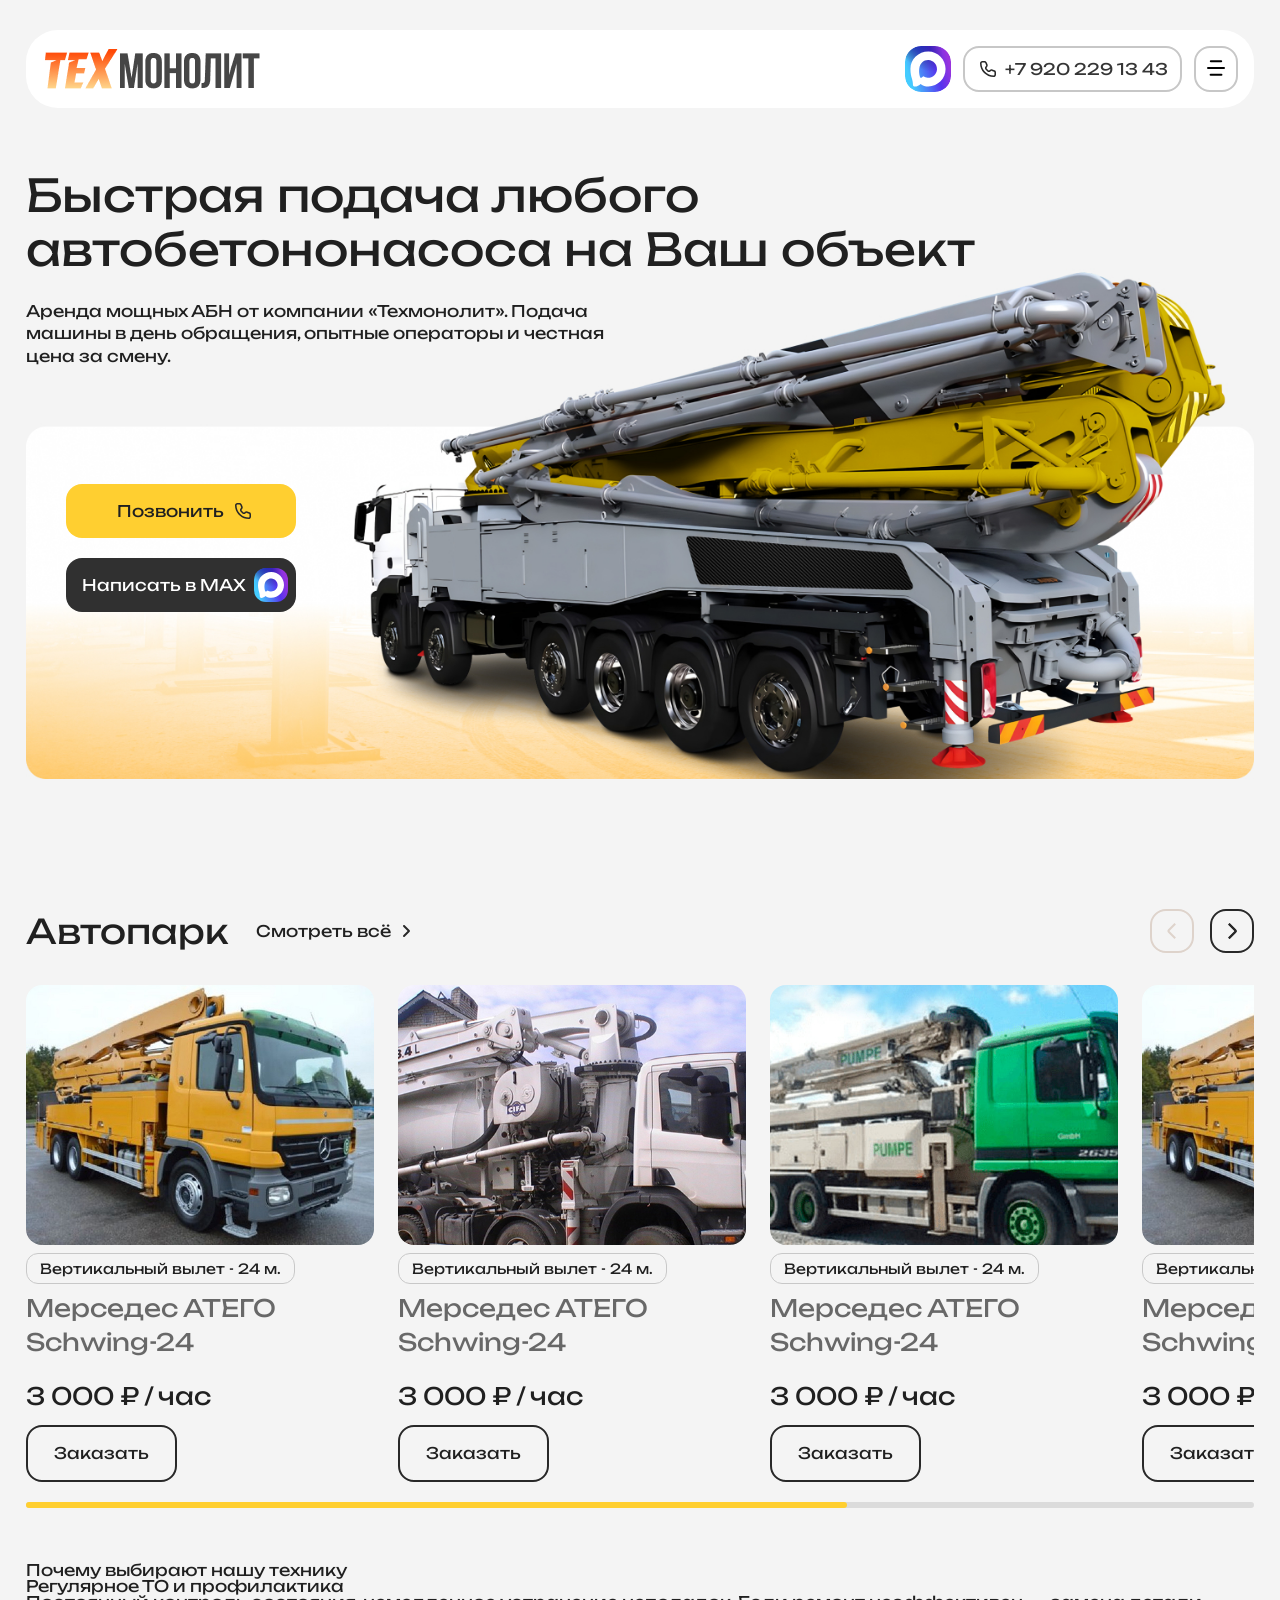
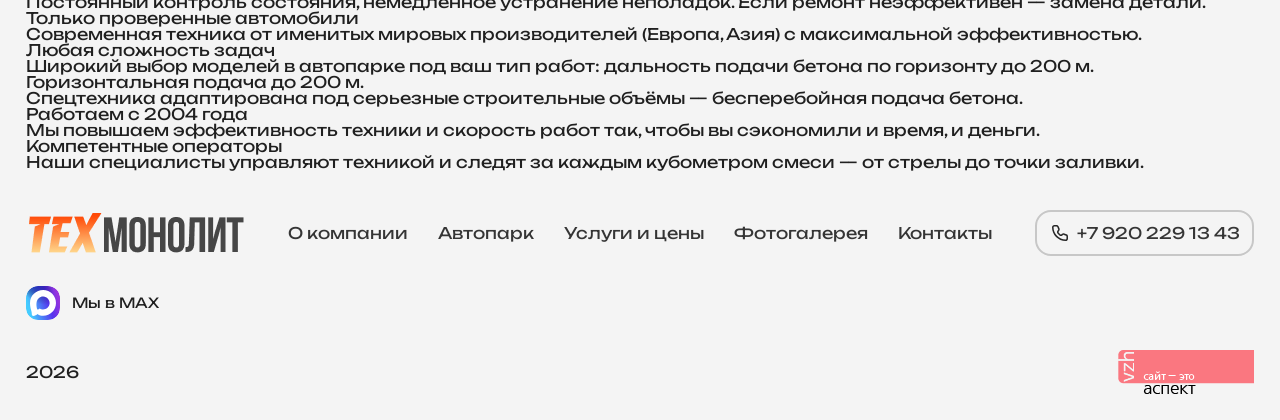
==== tehmonolit/index.html @ 587a6228 "work_8" ====
<!DOCTYPE html>
<html lang="ru">

<head>
  <meta charset="UTF-8">
  <meta name="viewport" content="width=device-width, initial-scale=1.0">
  <title>tehmonolit</title>
  <link rel="stylesheet" href="css/swiper-bundle.min.css">
  <link rel="stylesheet" href="css/styles.css">
</head>

<body>
  <header>
    <div class="overlay"></div>
    <div class="container">
      <div class="header_box">
        <a class="logo" href="/"><img src="img/logo.png" alt="Логотип"></a>
        <div class="menu_wrap">
          <nav class="menu">
            <ul>
              <li><a href="/">О компании</a></li>
              <li><a href="/">Автопарк</a></li>
              <li><a href="/">Услуги и цены</a></li>
              <li><a href="/">Фотогалерея</a></li>
              <li><a href="/">Контакты</a></li>
            </ul>
          </nav>
          <a class="social_link menu_max" href="/"></a>
        </div>
        <div class="header_contacts">
          <a class="social_link max" href="/"></a>
          <a class="phone" href="tel:+79202291343">
            <svg width="22" height="22" viewBox="0 0 22 22" fill="none" xmlns="http://www.w3.org/2000/svg">
              <path
                d="M3 5.29536C3 4.02755 4.02776 3.00001 5.29536 3H7.50403C8.47711 3.00008 9.35232 3.59248 9.71371 4.49597L10.5605 6.6119C10.8854 7.42416 10.7376 8.34914 10.1784 9.02016L9.72278 9.56653C9.44832 9.89634 9.47069 10.382 9.7752 10.6865L11.3135 12.2258C11.6174 12.5297 12.1029 12.5516 12.4335 12.2762L12.9798 11.8206C13.6514 11.2609 14.5757 11.1151 15.3871 11.4395L17.504 12.2863L17.6694 12.3599C18.4791 12.7573 19 13.5836 19 14.496V16.7046L18.9879 16.9395C18.8703 18.0967 17.8931 18.9999 16.7046 19C9.13601 19 3.00006 12.8641 3 5.29536ZM4.54839 5.29536C4.54845 12.009 9.99119 17.4516 16.7046 17.4516C17.1169 17.4515 17.4516 17.1173 17.4516 16.7046V14.496C17.4516 14.156 17.2449 13.8502 16.9294 13.7238L14.8125 12.877C14.5289 12.7636 14.2062 12.8149 13.9718 13.0101L13.4254 13.4657C12.5391 14.2043 11.2607 14.1961 10.3871 13.4748L10.2177 13.3206L8.67944 11.7812C7.80976 10.9114 7.74484 9.52073 8.53327 8.5746L8.98891 8.02823C9.16022 7.82257 9.22146 7.54983 9.15827 7.29536L9.12298 7.1875L8.27621 5.07157C8.14996 4.75593 7.84394 4.54847 7.50403 4.54839H5.29536C4.88273 4.54839 4.54839 4.88288 4.54839 5.29536Z"
                fill="#282828" />
            </svg>
            <span>+7 920 229 13 43</span>
          </a>
          <a class="burger_menu_btn">
            <svg class="ham hamRotate ham7" viewBox="0 0 100 100" width="40">
              <path class="line top"
                d="m 63,33 h -40 c 0,0 -6,1.368796 -6,8.5 0,7.131204 6,8.5013 6,8.5013 l 20,-0.0013" />
              <path class="line middle" d="m 70,50 h -40" />
              <path class="line bottom"
                d="m 63.575405,67.073826 h -40 c -5.592752,0 -6.873604,-9.348582 1.371031,-9.348582 8.244634,0 19.053564,21.797129 19.053564,12.274756 l 0,-40" />
            </svg>
          </a>
        </div>
      </div>
    </div>
  </header>
  <div class="bunner">
    <div class="container">
      <div class="text_box">
        <p class="bunner_title">Быстрая подача любого автобетононасоса на Ваш объект</p>
        <p class="text">Аренда мощных АБН от компании «Техмонолит». Подача машины в день обращения, опытные операторы и
          честная цена за смену.</p>
      </div>
      <div class="buttons">
        <a class="bunner_call_btn" href="/"><span>Позвонить</span></a>
        <a class="bunner_max_btn" href="/"><span>Написать в MAX</span></a>
      </div>
      <div class="img_bg"></div>
    </div>
  </div>
  <div class="autopark_slider">
    <div class="container">
      <div class="top_row">
        <div class="left_box">
          <p class="title">Автопарк</p>
          <a class="show_all" href="#">Смотреть всё</a>
        </div>
        <div class="right_box">
          <a class="btn_prev" href="#"></a>
          <a class="btn_next" href="#"></a>
        </div>
      </div>
      <div class="autopark_swiper swiper">
        <div class="slider_row swiper-wrapper">
          <div class="slider_item swiper-slide">
            <div class="img">
              <img src="img/slider_item.jpg" alt="">
            </div>
            <div class="info">
              <p class="param">Вертикальный вылет - 24 м.</p>
              <p class="name">Мерседес АТЕГО Schwing-24</p>
              <p class="price">3 000 ₽ / час</p>
              <a href="" class="btn">Заказать</a>
            </div>
          </div>
          <div class="slider_item swiper-slide">
            <div class="img">
              <img src="img/4. Скания CIFA 31 с бетономиксером 9 куб.м.jpg" alt="">
            </div>
            <div class="info">
              <p class="param">Вертикальный вылет - 24 м.</p>
              <p class="name">Мерседес АТЕГО Schwing-24</p>
              <p class="price">3 000 ₽ / час</p>
              <a href="" class="btn">Заказать</a>
            </div>
          </div>
          <div class="slider_item swiper-slide">
            <div class="img">
              <img src="img/3. Мерседес АКТРАС Putzmeister-28.jpg" alt="">
            </div>
            <div class="info">
              <p class="param">Вертикальный вылет - 24 м.</p>
              <p class="name">Мерседес АТЕГО Schwing-24</p>
              <p class="price">3 000 ₽ / час</p>
              <a href="" class="btn">Заказать</a>
            </div>
          </div>
          <div class="slider_item swiper-slide">
            <div class="img">
              <img src="img/slider_item.jpg" alt="">
            </div>
            <div class="info">
              <p class="param">Вертикальный вылет - 24 м.</p>
              <p class="name">Мерседес АТЕГО Schwing-24</p>
              <p class="price">3 000 ₽ / час</p>
              <a href="" class="btn">Заказать</a>
            </div>
          </div>
          <div class="slider_item swiper-slide">
            <div class="img">
              <img src="img/3. Мерседес АКТРАС Putzmeister-28.jpg" alt="">
            </div>
            <div class="info">
              <p class="param">Вертикальный вылет - 24 м.</p>
              <p class="name">Мерседес АТЕГО Schwing-24</p>
              <p class="price">3 000 ₽ / час</p>
              <a href="" class="btn">Заказать</a>
            </div>
          </div>
        </div>
        <div class="swiper-scrollbar"></div>
      </div>
    </div>
  </div>
  <div class="advantages">
    <div class="container">
      <p class="title">Почему выбирают нашу технику</p>
      <div class="advantages_box">
        <div class="advantages_item">
          <div class="advantages_icon"></div>
          <p class="advantages_title">Регулярное ТО и профилактика</p>
          <p class="advantages_text">Постоянный контроль состояния, немедленное устранение неполадок. Если ремонт неэффективен — замена детали.</p>
        </div>
        <div class="advantages_item">
          <div class="advantages_icon"></div>
          <p class="advantages_title">Только проверенные автомобили</p>
          <p class="advantages_text">Современная техника от именитых мировых производителей (Европа, Азия) с максимальной эффективностью.</p>
        </div>
        <div class="advantages_item">
          <div class="advantages_icon"></div>
          <p class="advantages_title">Любая сложность задач</p>
          <p class="advantages_text">Широкий выбор моделей в автопарке под ваш тип работ: дальность подачи бетона по горизонту до 200 м.</p>
        </div>
        <div class="advantages_item">
          <div class="advantages_icon"></div>
          <p class="advantages_title">Горизонтальная подача до 200 м.</p>
          <p class="advantages_text">Спецтехника адаптирована под серьезные строительные объёмы — бесперебойная подача бетона.</p>
        </div>
        <div class="advantages_item">
          <div class="advantages_icon"></div>
          <p class="advantages_title">Работаем с 2004 года</p>
          <p class="advantages_text">Мы повышаем эффективность техники и скорость работ так, чтобы вы сэкономили и время, и деньги.</p>
        </div>
        <div class="advantages_item">
          <div class="advantages_icon"></div>
          <p class="advantages_title">Компетентные операторы</p>
          <p class="advantages_text">Наши специалисты управляют техникой и следят за каждым кубометром смеси — от стрелы до точки заливки.</p>
        </div>
      </div>
    </div>
  </div>
  <footer>
    <div class="container">
      <a class="logo" href="/"><img src="img/logo.png" alt="logo"></a>
      <nav class="menu">
        <ul>
          <li><a href="/">О компании</a></li>
          <li><a href="/">Автопарк</a></li>
          <li><a href="/">Услуги и цены</a></li>
          <li><a href="/">Фотогалерея</a></li>
          <li><a href="/">Контакты</a></li>
        </ul>
      </nav>
      <a class="phone" href="tel:+79202291343">
        <svg width="22" height="22" viewBox="0 0 22 22" fill="none" xmlns="http://www.w3.org/2000/svg">
          <path
            d="M3 5.29536C3 4.02755 4.02776 3.00001 5.29536 3H7.50403C8.47711 3.00008 9.35232 3.59248 9.71371 4.49597L10.5605 6.6119C10.8854 7.42416 10.7376 8.34914 10.1784 9.02016L9.72278 9.56653C9.44832 9.89634 9.47069 10.382 9.7752 10.6865L11.3135 12.2258C11.6174 12.5297 12.1029 12.5516 12.4335 12.2762L12.9798 11.8206C13.6514 11.2609 14.5757 11.1151 15.3871 11.4395L17.504 12.2863L17.6694 12.3599C18.4791 12.7573 19 13.5836 19 14.496V16.7046L18.9879 16.9395C18.8703 18.0967 17.8931 18.9999 16.7046 19C9.13601 19 3.00006 12.8641 3 5.29536ZM4.54839 5.29536C4.54845 12.009 9.99119 17.4516 16.7046 17.4516C17.1169 17.4515 17.4516 17.1173 17.4516 16.7046V14.496C17.4516 14.156 17.2449 13.8502 16.9294 13.7238L14.8125 12.877C14.5289 12.7636 14.2062 12.8149 13.9718 13.0101L13.4254 13.4657C12.5391 14.2043 11.2607 14.1961 10.3871 13.4748L10.2177 13.3206L8.67944 11.7812C7.80976 10.9114 7.74484 9.52073 8.53327 8.5746L8.98891 8.02823C9.16022 7.82257 9.22146 7.54983 9.15827 7.29536L9.12298 7.1875L8.27621 5.07157C8.14996 4.75593 7.84394 4.54847 7.50403 4.54839H5.29536C4.88273 4.54839 4.54839 4.88288 4.54839 5.29536Z"
            fill="#282828" />
        </svg>
        <span>+7 920 229 13 43</span>
      </a>
      <a class="footer_max" href="/">Мы в MAX</a>
      <div class="copy_row">
        <span>2026</span>
        <a href="https://www.vzh.ru/"><img src="img/logo_vzh.svg" alt="vzh.ru"></a>
      </div>
    </div>
  </footer>
  <script src="js/swiper-bundle.min.js"></script>
  <script src="js/main.js"></script>
</body>

</html>
---- tehmonolit/css/styles.css ----
/* =========================== reset ====================================== */
* {
  padding: 0;
  margin: 0;
  border: 0;
}

*,
*:before,
*:after {
  -moz-box-sizing: border-box;
  -webkit-box-sizing: border-box;
  box-sizing: border-box;
}

:focus,
:active {
  outline: none;
}

a:focus,
a:active {
  outline: none;
}

nav,
footer,
header,
aside {
  display: block;
}

html,
body {
  height: 100%;
  width: 100%;
  font-size: 100%;
  line-height: 1;
  -ms-text-size-adjust: 100%;
  -moz-text-size-adjust: 100%;
  -webkit-text-size-adjust: 100%;
}

input,
button,
textarea {
  font-family: inherit;
}

input::-ms-clear {
  display: none;
}

button {
  cursor: pointer;
}

button::-moz-focus-inner {
  padding: 0;
  border: 0;
}

a,
a:visited {
  text-decoration: none;
}

a:hover {
  text-decoration: none;
}

ul li {
  list-style: none;
}

img {
  vertical-align: top;
}

h1,
h2,
h3,
h4,
h5,
h6 {
  font-size: inherit;
  font-weight: inherit;
}

a {
  color: inherit;
}

/* =========================== reset ====================================== */
/* =========================== font ====================================== */
@font-face {
  font-family: 'Unbounded';
  font-weight: 400;
  font-style: normal;
  src: local('Unbounded'),
    url('../fonts/Unbounded-Regular.woff') format('woff'),
    url('../fonts/Unbounded-Regular.woff2') format('woff2');
  font-display: swap;
}

/* =========================== font ====================================== */

.overlay {
  position: fixed;
  z-index: 99;
  background: rgba(0, 0, 0, 0.3);
  opacity: 0;
  top: 0;
  left: 0;
  width: 150%;
  height: 150%;
  visibility: hidden;
  transition: all .3s;
  backdrop-filter: blur(5px);
  transition: all .3s ease-in-out;
}

.overlay.visible {
  visibility: visible;
  opacity: 1;
}

.scroll-nane {
  overflow: hidden;
}

header {
  padding-bottom: 78px;
  padding-top: 30px;
}

header.active .container {
  top: 10px;
  padding: 0 10px;
}

header.active .header_box {
  box-shadow: 0px 4px 11px rgba(0, 0, 0, 0.25);
}

header .container {
  position: fixed;
  top: 30px;
  left: 0;
  right: 0;
  z-index: 999;
  transition: all .3s ease-in-out;
}

body {
  font-family: 'Unbounded';
  background-color: #F4F4F4;
  color: #202020;
}

.container {
  max-width: calc(1464px + 52px);
  margin: 0 auto;
  padding: 0 26px;
}

.header_box {
  border-radius: 32px;
  background-color: #fff;
  max-height: 78px;
  padding: 16px;
  display: grid;
  grid-template-columns: 1fr auto 1fr;
  align-items: center;
  justify-content: center;
  gap: 10px;
  transition: box-shadow .3s ease-in-out;
}

.menu ul {
  display: flex;
  gap: 30px;
}

.menu li a {
  font-family: Unbounded;
  font-size: 16px;
  color: #353535;
  transition: color .3s ease-in-out;
  white-space: nowrap;
}

.menu li .active,
.menu li a:hover {
  color: #FF6824;
}

.header_contacts {
  display: flex;
  justify-content: end;
  gap: 20px;
}

.phone {
  position: relative;
  color: #353535;
  padding: 10px;
  border: 2px solid #C7C7C7;
  border-radius: 16px;
  transition: all .3s ease-in-out;
  display: flex;
  align-items: center;
  justify-content: center;
  gap: 6px;
  width: 219px;
  height: 46px;
  white-space: nowrap;
}

.phone:hover {
  background-color: #202020;
  border-color: #202020;
  color: #fff;
}

.phone path {
  transition: all .3s ease-in-out;
}

.phone:hover path {
  fill: #fff;
}

.social_link {
  width: 46px;
  height: 46px;
  border-radius: 16px;
  background: url('../img/max.svg') no-repeat center center / 100%;
  display: block;
}

/* ++++++++++++++++++++++++++++++++++++++++++++++++++++++++++++++ */
.ham {
  cursor: pointer;
  -webkit-tap-highlight-color: transparent;
  transition: transform 400ms;
  -moz-user-select: none;
  -webkit-user-select: none;
  -ms-user-select: none;
  user-select: none;
}

.hamRotate.active {
  transform: rotate(45deg);
}

.hamRotate180.active {
  transform: rotate(180deg);
}

.line {
  fill: none;
  transition: stroke-dasharray 400ms, stroke-dashoffset 400ms;
  stroke: #000;
  stroke-width: 5;
  stroke-linecap: round;
}

.ham7.active .line {
  stroke: #fff;
}

.ham7 .top {
  stroke-dasharray: 26 82;
}

.ham7 .middle {
  stroke-dasharray: 40 111;
}

.ham7 .bottom {
  stroke-dasharray: 27 161;
}

.ham7.active .top {
  stroke-dasharray: 37 82;
  stroke-dashoffset: -62px;
  d: path("m 70 33 h -40 c 0 0 -6 1.3688 -6 8.5 c 0 7.1312 6 8.5013 6 8.5013 l 20 -0.0013");
}

.ham7.active .middle {
  stroke-dashoffset: 23px;
}

.ham7.active .bottom {
  stroke-dasharray: 40 161;
  stroke-dashoffset: -83px;
  d: path("m 69.5754 67.0738 h -40 c -5.59275 0 -6.8736 -9.34858 1.37103 -9.34858 c 8.24463 0 19.0536 21.7971 19.0536 12.2748 l 0 -40");
}

/* ++++++++++++++++++++++++++++++++++++++++++++++++++++++++++++++ */
.burger_menu_btn {
  display: none;
  border: 2px solid #C7C7C7;
  border-radius: 16px;
  transition: all .3s ease-in-out;
}

.burger_menu_btn--active {
  background-color: #282828;
  border: 2px solid #282828;
}

/* ++++++++++++++++++++++++++++++++++++++++++++++++++++++++++++++ */

.bunner {
  padding: 60px 0 80px;
}

.bunner .container {
  position: relative;
}

.bunner .text_box {
  min-height: 199px;
}

.img_bg {
  position: relative;
  margin-top: -444px;
  width: 100%;
  z-index: -1;
  height: 672px;
  background: url('../img/bunner_img.jpg') center bottom / contain no-repeat;
}

.bunner_title {
  font-size: 45px;
  margin-bottom: 24px;
  line-height: 1.2;
  max-width: 1008px;
  width: 90%;
}

.bunner .text_box {
  font-size: 16px;
}

.bunner .text {
  max-width: 596px;
  width: 50%;
  line-height: 1.4;
}

.buttons {
  margin-top: 117px;
  display: flex;
  flex-direction: column;
  gap: 20px;
  padding-left: 40px;
}

.bunner_call_btn,
.bunner_max_btn {
  width: fit-content;
  display: block;
  border-radius: 16px;
  transition: all .3s ease-in-out;
  line-height: 1.4;
  text-align: center;
  white-space: nowrap;
  height: 54px;
  width: 230px;
}

.bunner_call_btn {
  background-color: #FFCF30;
  padding: 16px 43px 16px 51px;
}

.bunner_call_btn:hover {
  background-color: #FFDE72;
}

.bunner_max_btn {
  padding: 16px 10px 16px 16px;
  background-color: #303030;
  color: #fff;
}

.bunner_max_btn:hover {
  background-color: #000;
}

.bunner_call_btn span {
  position: relative;
  padding-right: 30px;
}

.bunner_call_btn span::before {
  position: absolute;
  content: '';
  background: url('../img/call.svg') no-repeat center / cover;
  width: 22px;
  height: 22px;
  top: 50%;
  right: 0;
  transform: translateY(-50%);
}

.bunner_max_btn span {
  position: relative;
  padding-right: 42px;
}

.bunner_max_btn span::before {
  position: absolute;
  content: '';
  background: url('../img/MAX34_34.svg') no-repeat center / cover;
  width: 34px;
  height: 34px;
  top: 50%;
  right: 0;
  transform: translateY(-50%);
}

footer {
  padding: 40px 0 26px;
}

footer .container {
  align-items: center;
  justify-content: center;
  display: grid;
  grid-template-columns: 1fr auto 1fr;
}

footer .container .phone {
  justify-self: end;
}

.footer_max {
  position: relative;
  padding-left: 46px;
  height: 34px;
  display: flex;
  align-items: center;
  width: fit-content;
  margin: 30px 0;
  font-size: 14px;
}

.footer_max::before {
  content: '';
  position: absolute;
  width: 34px;
  height: 34px;
  top: 50%;
  left: 0;
  border-radius: 12px;
  transform: translateY(-50%);
  background: url('../img/MAX34_34.svg') no-repeat center center / 100%;
}

.copy_row {
  display: flex;
  align-items: center;
  justify-content: space-between;
  grid-column: span 3;
}

.social_link.menu_max {
  display: none;
  width: 34px;
  height: 34px;
  border-radius: 12px;
  background: url('../img/MAX34_34.svg') no-repeat center center / 100%;
  margin: 30px 0 0 auto;
}

.autopark_slider {
  padding: 50px 0;
}

.autopark_slider .top_row {
  display: flex;
  align-items: center;
  justify-content: space-between;
  margin-bottom: 32px;
}

.autopark_slider .left_box {
  display: flex;
  align-items: center;
  gap: 28px;
}

.autopark_slider .show_all {
  position: relative;
  font-size: 16px;
  padding-right: 26px;
}

.autopark_slider .show_all::before {
  content: '';
  width: 22px;
  height: 22px;
  position: absolute;
  top: 50%;
  right: 0;
  transform: translateY(-50%);
  background: url('../img/arrow.svg');
}

.autopark_slider .slider_row {
  display: flex;
}

.autopark_slider .slider_item {
  max-width: 348px;
  display: flex;
  flex-direction: column;
  gap: 8px;
  line-height: 1.4;
}

.autopark_slider .slider_item img {
  width: 100%;
  border-radius: 16px;
  height: 260px;
  object-fit: cover;
}

.autopark_slider .param {
  width: fit-content;
  margin-bottom: 8px;
  font-size: 14px;
  padding: 5px 13px;
  border-radius: 12px;
  border: 1px solid #C8C8C8;
}

.autopark_slider .name {
  margin-bottom: 20px;
  font-size: 24px;
  color: #686868;
}

.autopark_slider .price {
  margin-bottom: 12px;
  font-size: 24px;
}

.autopark_slider .btn {
  font-size: 16px;
  padding: 15px 26px;
  border-radius: 16px;
  border: 2px solid #282828;
  display: block;
  width: fit-content;
}

.slider_row {
  padding-bottom: 30px;
}

.autopark_slider .title {
  color: #202020;
  line-height: 1.3;
  font-size: 34px;
}

.right_box {
  display: flex;
  gap: 16px;
}

.autopark_slider .btn_next,
.autopark_slider .btn_prev {
  padding: 10px;
  border-radius: 16px;
  border: 2px solid #282828;
  transition: all .3s ease-in-out;
  position: relative;
  width: 44px;
  height: 44px;
  display: block;
}

.autopark_slider .btn_prev::after,
.autopark_slider .btn_prev::before,
.autopark_slider .btn_next::before,
.autopark_slider .btn_next::after {
  content: '';
  position: absolute;
  width: 24px;
  height: 24px;
  top: 50%;
  left: 50%;
  transform: translate(-50%, -50%);
  transition: opacity .3s ease-in-out;
}

.autopark_slider .btn_prev::after,
.autopark_slider .btn_next::after {
  opacity: 0;
}

.autopark_slider .btn_next::before,
.autopark_slider .btn_prev::before {
  opacity: 1;
}

.autopark_slider .btn_next::after {
  background: url('../img/chevron_grey_next.svg');
}

.autopark_slider .btn_next::before {
  background: url('../img/chevron_black_next.svg');
}

.autopark_slider .btn_prev::after {
  background: url('../img/chevron_grey_prev.svg');
}

.autopark_slider .btn_prev::before {
  background: url('../img/chevron_black_prev.svg');
}

.autopark_slider .swiper-button-disabled {
  border: 2px solid #DED3CB;
}

.autopark_slider .swiper-button-disabled::after {
  opacity: 1;
}

.autopark_slider .swiper-button-disabled::before {
  opacity: 0;
}

.autopark_swiper .swiper-scrollbar-horizontal,
.autopark_swiper .swiper-horizontal {
  width: 100%;
  left: 0;
  height: 6px;
}

.swiper-scrollbar {
  background-color: #DBDBDB;
}

.swiper-scrollbar-drag {
  background-color: #FFCF30;
}

@media (max-width: 1516px) {
  .img_bg {
    margin-top: calc(23vw - 800px);
  }
}

@media (max-width: 1320px) {
  .header_box {
    max-height: fit-content;
    grid-template-columns: 1fr 1fr;
    gap: 0;
  }

  .social_link.menu_max {
    display: block;
  }

  .header_box .menu_wrap {
    overflow: auto;
    scrollbar-width: none;
    grid-row: 2;
    grid-column: span 2;
    max-height: 0;
    margin-top: 0;
    opacity: 0;
    transition: all .5s ease-in-out;
  }

  .header_box .menu_wrap.active {
    max-height: 500px;
    margin-top: 30px;
    opacity: 1;
  }

  .header_contacts {
    gap: 12px;
  }

  .header_box .menu ul {
    flex-direction: column;
    gap: 30px;
    text-align: end;
    line-height: 1.2;
  }

  .burger_menu_btn {
    display: block;
  }
}

@media (max-width: 1250px) {
  .menu ul {
    gap: 20px;
  }
}

@media (max-width: 1200px) {
  footer .container {
    grid-template-columns: 1fr 1fr;
  }

  footer .menu {
    grid-row: 2;
    grid-column: 1/-1;
    margin-top: 30px;
  }

  .footer_max {
    grid-row: 3;
  }

  footer .menu ul {
    flex-direction: column;
  }
}

@media (max-width: 1150px) {
  header {
    padding-top: 26px;
  }

  header .container {
    top: 26px;
  }

  .bunner {
    padding: 40px 0 80px;
  }

  .img_bg {
    background: url('../img/bunner_img_1000.jpg') center bottom / contain no-repeat;
    height: 648px;
    margin-top: calc(27vw - 800px);
  }

  .bunner .text {
    font-size: 15px;
    width: 85%;
    max-width: 548px;
  }

  .bunner_title {
    font-size: 40px;
    width: 100%;
    margin-bottom: 20px;
  }

  .buttons {
    margin-top: 40px;
    gap: 12px;
    padding-left: 20px;
  }
}

@media (max-width: 840px) {
  .img_bg {
    margin-top: -250px;
    height: 526px;
    background: url('../img/bunner_img_640.jpg') center bottom / contain no-repeat;
    margin-top: calc(13vw - 300px);
  }

  .buttons {
    padding-left: 0;
    margin-top: 12px;
    order: 1;
  }

  .bunner_call_btn,
  .bunner_max_btn {
    width: 100%;
    padding: 8px 43px 8px 51px;
    height: 38px;
    font-size: 14px;
    border-radius: 12px;
  }

  .bunner_max_btn span {
    padding-right: 30px;
  }

  .bunner_max_btn span::before {
    width: 22px;
    height: 22px;
    background: url('../img/max22_22.svg') no-repeat center / cover;
  }

  .bunner .container {
    display: flex;
    flex-direction: column;
  }
}

@media (max-width: 740px) {
  .img_bg {
    margin-top: calc(0vw - 300px);
  }

  .bunner_title {
    font-size: 25px;
    width: 90%;
  }

  .bunner .text {
    font-size: 14px;
  }

  .bunner_title {
    margin-bottom: 12px;
  }

  .bunner {
    padding: 20px 0 60px;
  }

  header {
    padding-top: 20px;
  }

  header .container {
    top: 20px;
  }
}

@media (max-width: 680px) {
  .img_bg {
    margin-top: calc(-3vw - 300px);
  }

  header .phone {
    width: 46px;
  }

  header .phone span {
    display: none;
  }
}

@media (max-width: 640px) {
  footer .menu li a {
    font-size: 14px;
  }

  .img_bg {
    margin-top: calc(14vw - 400px);
  }

  .container {
    padding: 0 20px;
  }

  .header_box {
    padding: 12px;
    border-radius: 28px;
  }

  .logo img {
    width: 166px;
  }
}

@media (max-width: 520px) {
  footer .menu {
    margin-top: 40px;
    text-align: center;
  }

  .footer_max {
    margin: 40px 0 38px;
  }

  footer .phone span {
    display: none;
  }

  .footer_max {
    margin: 40px auto 38px;
    grid-column: 1/-1;
    padding-left: 0;
    height: auto;
    padding-top: 46px;
  }

  .footer_max::before {
    top: 0;
    left: 50%;
    transform: translate(-50%, -0);
  }

  footer .phone {
    width: 46px;
  }

  .copy_row {
    flex-direction: column;
    gap: 20px;
  }

  .copy_row span {
    line-height: 1.4;
  }

  footer {
    padding: 40px 0 41px;
  }

  .container {
    padding: 0 12px;
  }

  header {
    padding-top: 12px;
  }

  header .container {
    top: 12px;
  }
}

@media (max-width: 450px) {
  .header_contacts .social_link.max {
    display: none;
  }
}

@media (max-width: 420px) {
  .img_bg {
    margin-top: calc(12vw - 400px);
  }

  .bunner .text {
    width: 100%;
  }
}

@media (max-width: 320px) {
  .img_bg {
    margin-top: calc(4vw - 400px);
  }

  .buttons {
    margin-top: 10px;
    gap: 10px;
  }

  .bunner {
    padding: 10px 0 40px;
  }

  .header_box {
    padding: 8px;
    border-radius: 20px;
  }

  /* .header_contacts .phone {
    width: 46px;
  }

  .header_contacts .phone span {
    display: none;
  } */
}
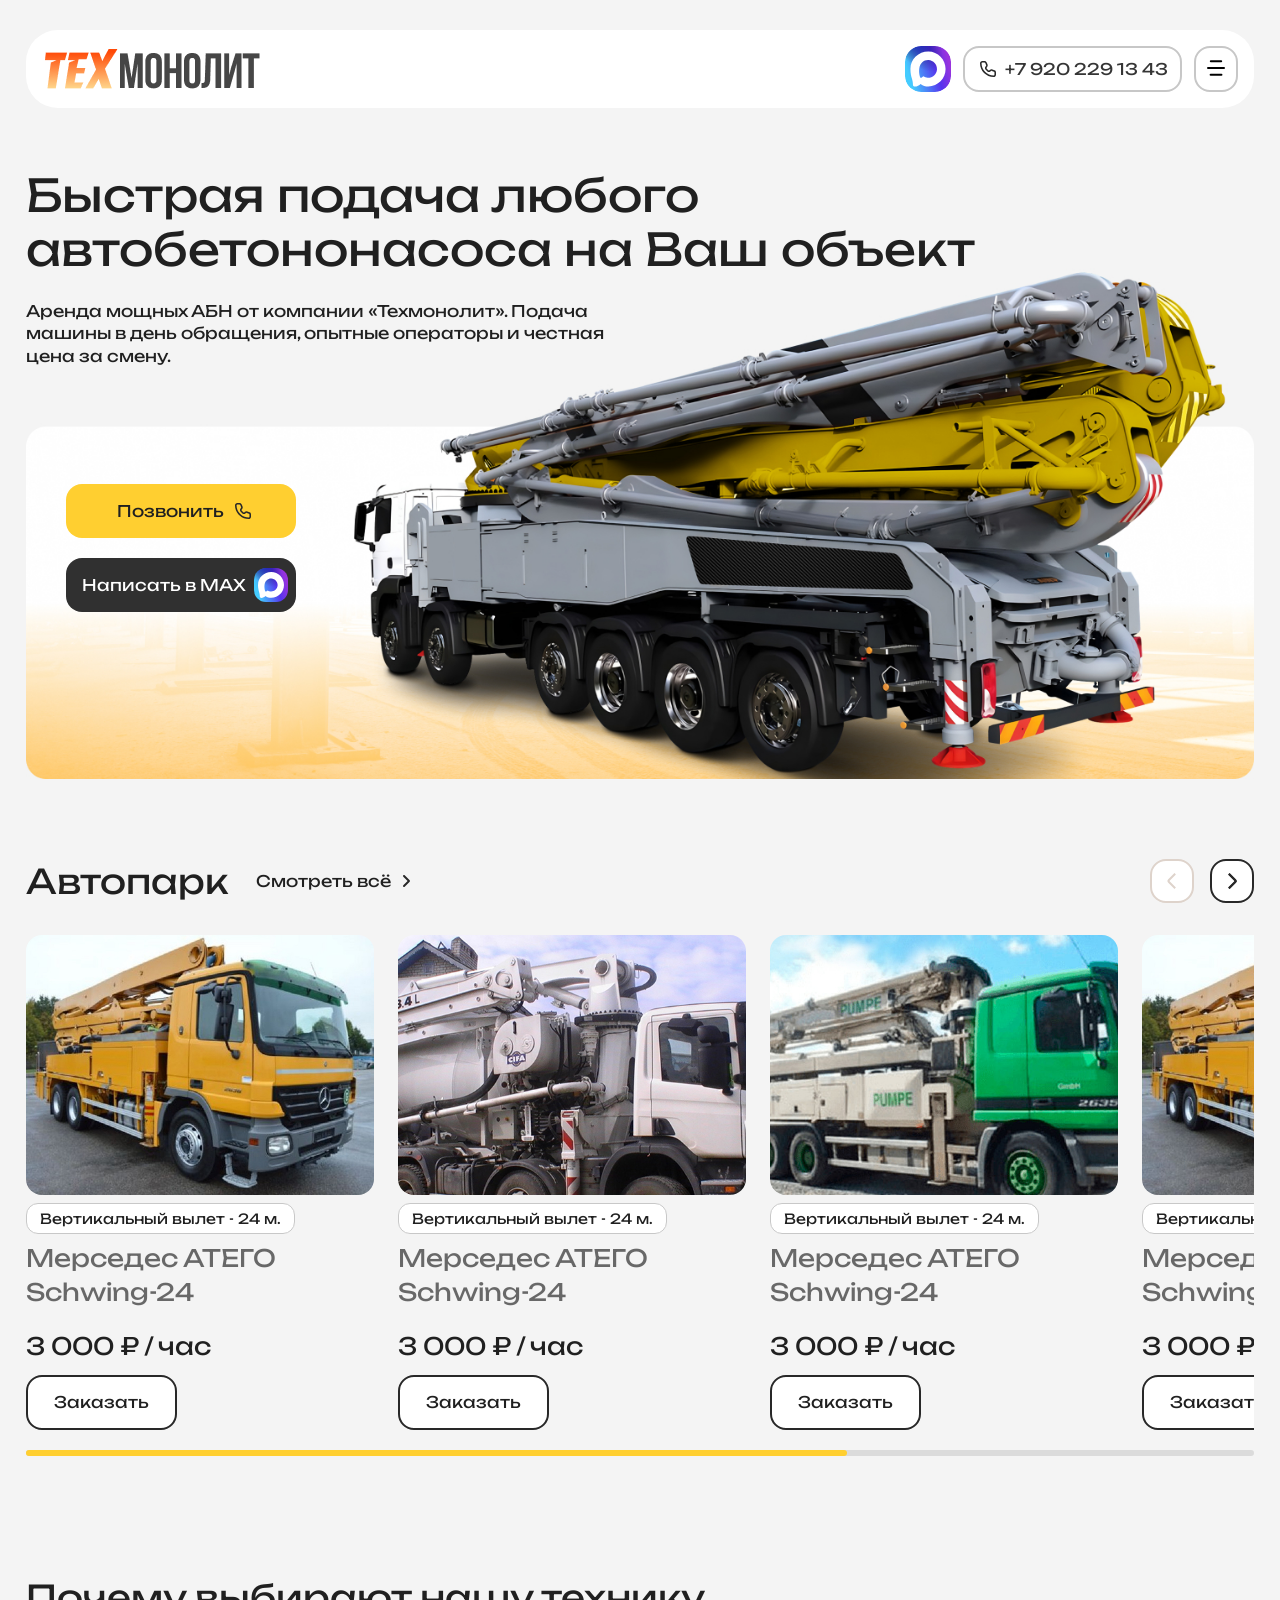
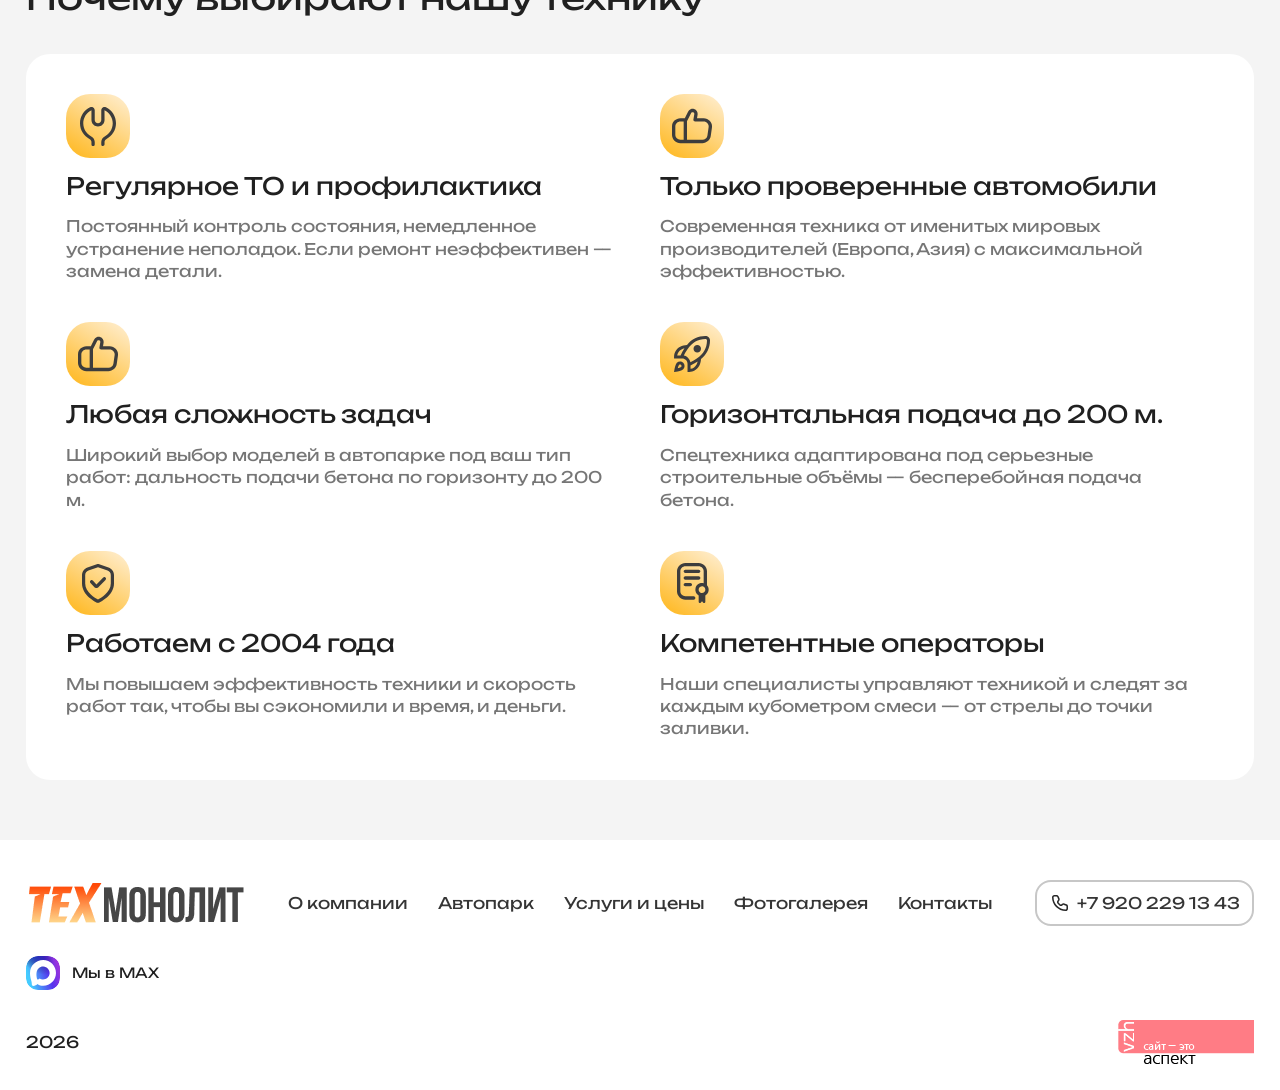
==== commit b58e61d7: "work_9" ====
--- a/tehmonolit/index.html
+++ b/tehmonolit/index.html
@@ -143,32 +143,32 @@
       <p class="title">Почему выбирают нашу технику</p>
       <div class="advantages_box">
         <div class="advantages_item">
-          <div class="advantages_icon"></div>
+          <div class="advantages_icon advantages_icon_1"></div>
           <p class="advantages_title">Регулярное ТО и профилактика</p>
           <p class="advantages_text">Постоянный контроль состояния, немедленное устранение неполадок. Если ремонт неэффективен — замена детали.</p>
         </div>
         <div class="advantages_item">
-          <div class="advantages_icon"></div>
+          <div class="advantages_icon advantages_icon_2"></div>
           <p class="advantages_title">Только проверенные автомобили</p>
           <p class="advantages_text">Современная техника от именитых мировых производителей (Европа, Азия) с максимальной эффективностью.</p>
         </div>
         <div class="advantages_item">
-          <div class="advantages_icon"></div>
+          <div class="advantages_icon advantages_icon_3"></div>
           <p class="advantages_title">Любая сложность задач</p>
           <p class="advantages_text">Широкий выбор моделей в автопарке под ваш тип работ: дальность подачи бетона по горизонту до 200 м.</p>
         </div>
         <div class="advantages_item">
-          <div class="advantages_icon"></div>
+          <div class="advantages_icon advantages_icon_4"></div>
           <p class="advantages_title">Горизонтальная подача до 200 м.</p>
           <p class="advantages_text">Спецтехника адаптирована под серьезные строительные объёмы — бесперебойная подача бетона.</p>
         </div>
         <div class="advantages_item">
-          <div class="advantages_icon"></div>
+          <div class="advantages_icon advantages_icon_5"></div>
           <p class="advantages_title">Работаем с 2004 года</p>
           <p class="advantages_text">Мы повышаем эффективность техники и скорость работ так, чтобы вы сэкономили и время, и деньги.</p>
         </div>
         <div class="advantages_item">
-          <div class="advantages_icon"></div>
+          <div class="advantages_icon advantages_icon_6"></div>
           <p class="advantages_title">Компетентные операторы</p>
           <p class="advantages_text">Наши специалисты управляют техникой и следят за каждым кубометром смеси — от стрелы до точки заливки.</p>
         </div>
--- a/tehmonolit/css/styles.css
+++ b/tehmonolit/css/styles.css
@@ -426,6 +426,7 @@
 
 footer {
   padding: 40px 0 26px;
+  background-color: #fff;
 }
 
 footer .container {
@@ -479,7 +480,7 @@
 }
 
 .autopark_slider {
-  padding: 50px 0;
+  padding: 0 0 60px;
 }
 
 .autopark_slider .top_row {
@@ -538,6 +539,7 @@
   padding: 5px 13px;
   border-radius: 12px;
   border: 1px solid #C8C8C8;
+  background-color: #fff;
 }
 
 .autopark_slider .name {
@@ -553,11 +555,18 @@
 
 .autopark_slider .btn {
   font-size: 16px;
-  padding: 15px 26px;
+  padding: 14px 26px;
   border-radius: 16px;
   border: 2px solid #282828;
   display: block;
   width: fit-content;
+  background-color: #fff;
+  transition: all .3s ease-in-out;
+}
+
+.autopark_slider .btn:hover {
+  background-color: #282828;
+  color: #fff;
 }
 
 .slider_row {
@@ -580,11 +589,26 @@
   padding: 10px;
   border-radius: 16px;
   border: 2px solid #282828;
-  transition: all .3s ease-in-out;
+  transition: all .3s ease-in-out, transform .2s ease, box-shadow .2s ease;
   position: relative;
   width: 44px;
   height: 44px;
   display: block;
+  background-color: #fff;
+}
+
+.autopark_slider .btn_next:active,
+.autopark_slider .btn_prev:active {
+  /* box-shadow: 0px 4px 7px -4px rgba(40, 40, 40, 0.4); */
+  transform: translateY(1px);
+}
+
+.autopark_slider .swiper-button-disabled:active {
+  transform: translateY(0);
+}
+
+.autopark_slider .swiper-button-disabled:active {
+  transform: translateY(0);
 }
 
 .autopark_slider .btn_prev::after,
@@ -646,12 +670,75 @@
   height: 6px;
 }
 
-.swiper-scrollbar {
+.autopark_swiper .swiper-scrollbar {
   background-color: #DBDBDB;
 }
 
-.swiper-scrollbar-drag {
+.autopark_swiper .swiper-scrollbar-drag {
   background-color: #FFCF30;
+}
+
+.advantages {
+  padding: 60px 0;
+}
+
+.advantages_icon {
+  width: 64px;
+  height: 64px;
+}
+
+.advantages .title {
+  font-size: 34px;
+  margin-bottom: 40px;
+}
+
+.advantages_box {
+  padding: 40px;
+  display: grid;
+  grid-template-columns: repeat(2, 1fr);
+  grid-gap: 40px;
+  background-color: #fff;
+  border-radius: 24px;
+}
+
+.advantages_item {
+  display: flex;
+  flex-direction: column;
+  gap: 12px;
+  line-height: 1.4;
+}
+
+.advantages_title {
+  font-size: 24px;
+}
+
+.advantages_text {
+  color: #767676;
+  font-size: 16px;
+}
+
+.advantages_icon_1 {
+  background: url('../img/icon-5.svg') no-repeat center / contain;
+}
+
+.advantages_icon_2 {
+  background: url('../img/icon-3.svg') no-repeat center / contain;
+}
+
+.advantages_icon_3 {
+  background: url('../img/icon-3.svg') no-repeat center / contain;
+}
+
+.advantages_icon_4 {
+  background: url('../img/icon-2.svg') no-repeat center / contain;
+}
+
+.advantages_icon_5 {
+  background: url('../img/icon-1.svg') no-repeat center / contain;
+}
+
+.advantages_icon_6 {
+  background: url('../img/icon.svg') no-repeat center / contain;
 }
 
 @media (max-width: 1516px) {
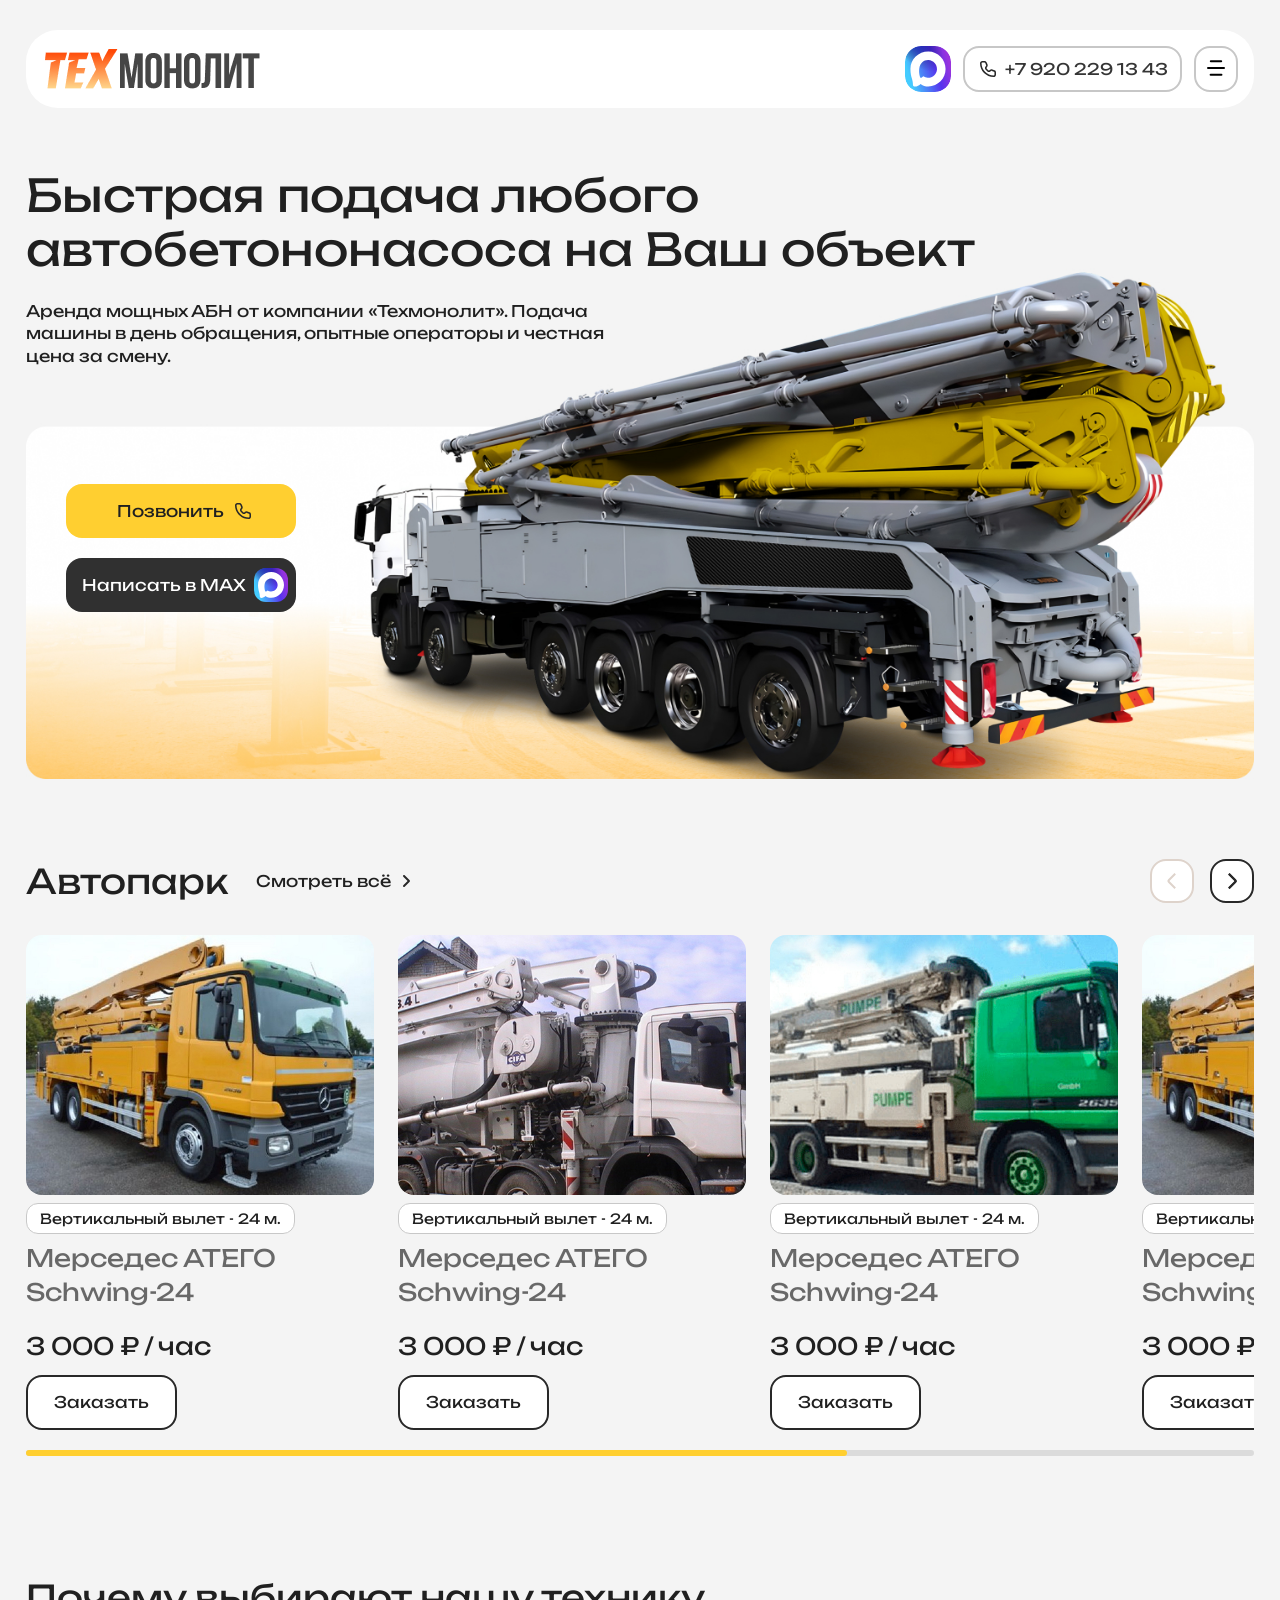
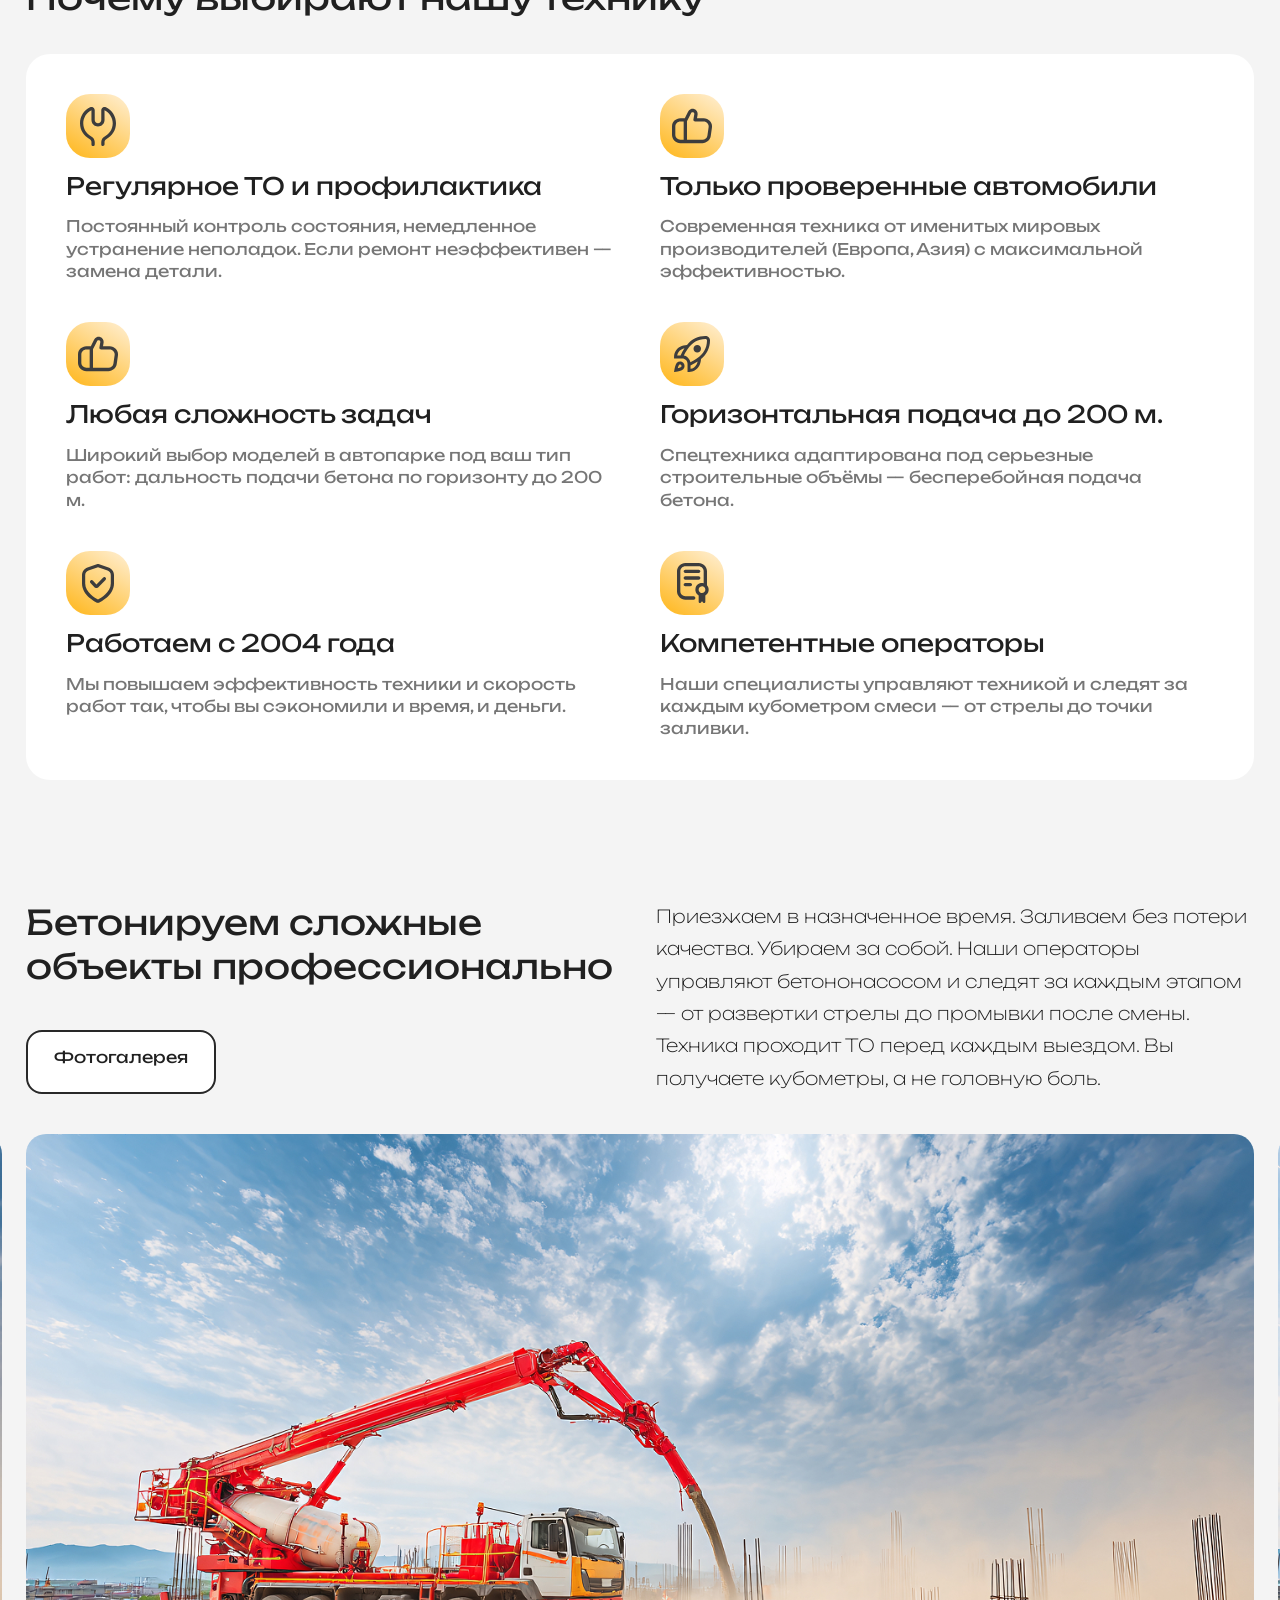
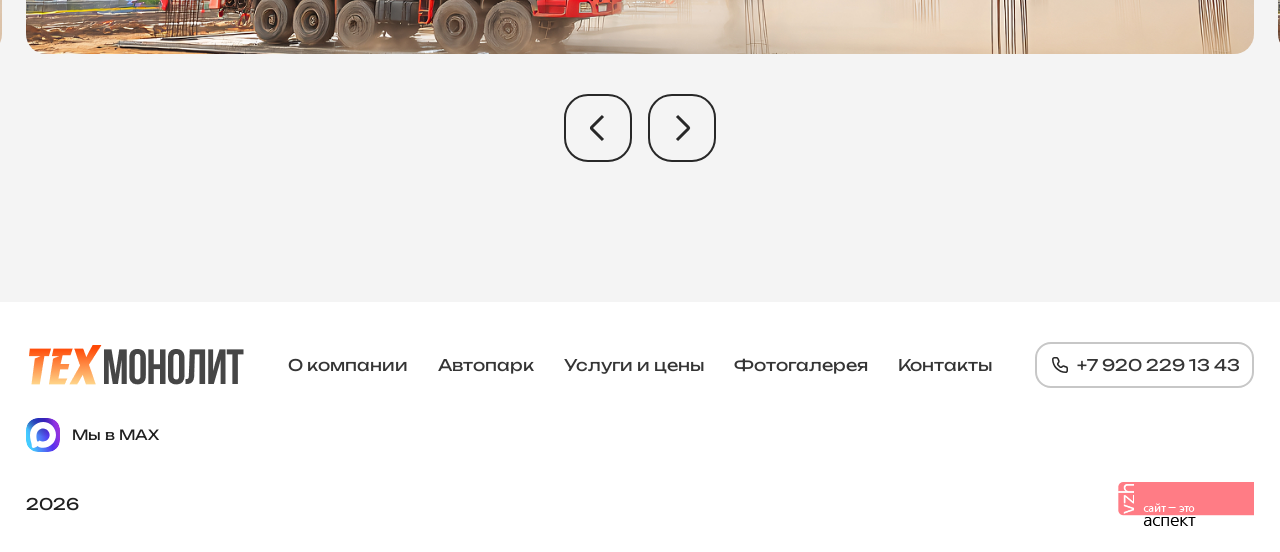
==== commit ed1e8b20: "work_10" ====
--- a/tehmonolit/index.html
+++ b/tehmonolit/index.html
@@ -80,55 +80,55 @@
         <div class="slider_row swiper-wrapper">
           <div class="slider_item swiper-slide">
             <div class="img">
-              <img src="img/slider_item.jpg" alt="">
-            </div>
-            <div class="info">
-              <p class="param">Вертикальный вылет - 24 м.</p>
-              <p class="name">Мерседес АТЕГО Schwing-24</p>
-              <p class="price">3 000 ₽ / час</p>
-              <a href="" class="btn">Заказать</a>
-            </div>
-          </div>
-          <div class="slider_item swiper-slide">
-            <div class="img">
-              <img src="img/4. Скания CIFA 31 с бетономиксером 9 куб.м.jpg" alt="">
-            </div>
-            <div class="info">
-              <p class="param">Вертикальный вылет - 24 м.</p>
-              <p class="name">Мерседес АТЕГО Schwing-24</p>
-              <p class="price">3 000 ₽ / час</p>
-              <a href="" class="btn">Заказать</a>
-            </div>
-          </div>
-          <div class="slider_item swiper-slide">
-            <div class="img">
-              <img src="img/3. Мерседес АКТРАС Putzmeister-28.jpg" alt="">
-            </div>
-            <div class="info">
-              <p class="param">Вертикальный вылет - 24 м.</p>
-              <p class="name">Мерседес АТЕГО Schwing-24</p>
-              <p class="price">3 000 ₽ / час</p>
-              <a href="" class="btn">Заказать</a>
-            </div>
-          </div>
-          <div class="slider_item swiper-slide">
-            <div class="img">
-              <img src="img/slider_item.jpg" alt="">
-            </div>
-            <div class="info">
-              <p class="param">Вертикальный вылет - 24 м.</p>
-              <p class="name">Мерседес АТЕГО Schwing-24</p>
-              <p class="price">3 000 ₽ / час</p>
-              <a href="" class="btn">Заказать</a>
-            </div>
-          </div>
-          <div class="slider_item swiper-slide">
-            <div class="img">
-              <img src="img/3. Мерседес АКТРАС Putzmeister-28.jpg" alt="">
-            </div>
-            <div class="info">
-              <p class="param">Вертикальный вылет - 24 м.</p>
-              <p class="name">Мерседес АТЕГО Schwing-24</p>
+              <a href="#"><img src="img/slider_item.jpg" alt=""></a>
+            </div>
+            <div class="info">
+              <p class="param">Вертикальный вылет - 24 м.</p>
+              <a href=# class="name">Мерседес АТЕГО Schwing-24</p></a>
+              <p class="price">3 000 ₽ / час</p>
+              <a href="" class="btn">Заказать</a>
+            </div>
+          </div>
+          <div class="slider_item swiper-slide">
+            <div class="img">
+              <a href="#"><img src="img/4. Скания CIFA 31 с бетономиксером 9 куб.м.jpg" alt=""></a>
+            </div>
+            <div class="info">
+              <p class="param">Вертикальный вылет - 24 м.</p>
+              <a href=# class="name">Мерседес АТЕГО Schwing-24</p></a>
+              <p class="price">3 000 ₽ / час</p>
+              <a href="" class="btn">Заказать</a>
+            </div>
+          </div>
+          <div class="slider_item swiper-slide">
+            <div class="img">
+              <a href="#"><img src="img/3. Мерседес АКТРАС Putzmeister-28.jpg" alt=""></a>
+            </div>
+            <div class="info">
+              <p class="param">Вертикальный вылет - 24 м.</p>
+              <a href=# class="name">Мерседес АТЕГО Schwing-24</p></a>
+              <p class="price">3 000 ₽ / час</p>
+              <a href="" class="btn">Заказать</a>
+            </div>
+          </div>
+          <div class="slider_item swiper-slide">
+            <div class="img">
+              <a href="#"><img src="img/slider_item.jpg" alt=""></a>
+            </div>
+            <div class="info">
+              <p class="param">Вертикальный вылет - 24 м.</p>
+              <a href=# class="name">Мерседес АТЕГО Schwing-24</p></a>
+              <p class="price">3 000 ₽ / час</p>
+              <a href="" class="btn">Заказать</a>
+            </div>
+          </div>
+          <div class="slider_item swiper-slide">
+            <div class="img">
+              <a href="#"><img src="img/3. Мерседес АКТРАС Putzmeister-28.jpg" alt=""></a>
+            </div>
+            <div class="info">
+              <p class="param">Вертикальный вылет - 24 м.</p>
+              <a href=# class="name">Мерседес АТЕГО Schwing-24</p></a>
               <p class="price">3 000 ₽ / час</p>
               <a href="" class="btn">Заказать</a>
             </div>
@@ -173,6 +173,28 @@
           <p class="advantages_text">Наши специалисты управляют техникой и следят за каждым кубометром смеси — от стрелы до точки заливки.</p>
         </div>
       </div>
+    </div>
+  </div>
+  <div class="foto_slider_on_main">
+    <div class="foto_slider_top_row">
+      <div class="container">
+        <p class="title">Бетонируем сложные объекты профессионально</p>
+        <a href="#" class="btn">Фотогалерея</a>
+        <p class="text">Приезжаем в назначенное время. Заливаем без потери качества. Убираем за собой. Наши операторы управляют бетононасосом и следят за каждым этапом — от развертки стрелы до промывки после смены. Техника проходит ТО перед каждым выездом. Вы получаете кубометры, а не головную боль.</p>
+      </div>
+    </div>
+    <div class="foto_slider_container">
+      <div class="foto_slider swiper">
+        <div class="foto_slider_row swiper-wrapper">
+          <div class="foto_slider_item swiper-slide"><a href="/" data-fancybox="gallery"><img src="img/gellary_1.jpg" alt=""></a></div>
+          <div class="foto_slider_item swiper-slide"><a href="/" data-fancybox="gallery"><img src="img/gellary_1.jpg" alt=""></a></div>
+          <div class="foto_slider_item swiper-slide"><a href="/" data-fancybox="gallery"><img src="img/gellary_1.jpg" alt=""></a></div>
+          <div class="foto_slider_item swiper-slide"><a href="/" data-fancybox="gallery"><img src="img/gellary_1.jpg" alt=""></a></div>
+          <div class="foto_slider_item swiper-slide"><a href="/" data-fancybox="gallery"><img src="img/gellary_1.jpg" alt=""></a></div>
+        </div>
+      </div>
+      <a href="#" class="btn_prev"></a>
+      <a href="#" class="btn_next"></a>
     </div>
   </div>
   <footer>
--- a/tehmonolit/css/styles.css
+++ b/tehmonolit/css/styles.css
@@ -100,6 +100,16 @@
   src: local('Unbounded'),
     url('../fonts/Unbounded-Regular.woff') format('woff'),
     url('../fonts/Unbounded-Regular.woff2') format('woff2');
+  font-display: swap;
+}
+
+@font-face {
+  font-family: 'Unbounded';
+  font-weight: 200;
+  font-style: normal;
+  src: local('Unbounded'),
+    url('../fonts/Unbounded-ExtraLight.woff') format('woff'),
+    url('../fonts/Unbounded-ExtraLight.woff2') format('woff2');
   font-display: swap;
 }
 
@@ -546,6 +556,7 @@
   margin-bottom: 20px;
   font-size: 24px;
   color: #686868;
+  display: block;
 }
 
 .autopark_slider .price {
@@ -741,6 +752,116 @@
   background: url('../img/icon.svg') no-repeat center / contain;
 }
 
+.foto_slider_on_main {
+  padding: 60px 0 120px;
+}
+
+.foto_slider.swiper {
+  overflow: visible;
+}
+
+.foto_slider_container {
+  position: relative;
+  overflow: hidden;
+  padding: 20px 0 128px;
+}
+
+.foto_slider {
+  max-width: calc(1464px + 52px);
+  padding: 0 26px;
+}
+
+.foto_slider a {
+  display: block;
+}
+
+.foto_slider .foto_slider_item,
+.foto_slider a,
+.foto_slider {
+  max-height: 620px;
+}
+
+.foto_slider_item {
+  border-radius: 20px;
+  overflow: hidden;
+}
+
+.foto_slider_item img {
+  width: 100%;
+  height: 100%;
+}
+
+.foto_slider_on_main .btn_prev,
+.foto_slider_on_main .btn_next {
+  position: absolute;
+  bottom: 20px;
+  left: 50%;
+  height: 68px;
+  width: 68px;
+  border-radius: 24px;
+  border: 2px solid #282828;
+  transition: all .2s;
+}
+
+.foto_slider_on_main .btn_next {
+  transform: translate(calc(-50% + 42px), 0);
+  background: url('../img/cevron_next_36.svg') no-repeat center / 36px 36px;
+}
+
+.foto_slider_on_main .btn_prev {
+  transform: translate(calc(-50% - 42px), 0);
+  background: url('../img/cevron_prev_36.svg') no-repeat center / 36px 36px;
+}
+
+.foto_slider_on_main .btn_next:active {
+  transform: translate(calc(-50% + 42px), 2px);
+}
+
+.foto_slider_on_main .btn_prev:active {
+  transform: translate(calc(-50% - 42px), 2px);
+}
+
+.foto_slider_top_row {
+  padding-bottom: 20px;
+}
+
+.foto_slider_top_row .container {
+  display: grid;
+  grid-template-columns: repeat(2, 1fr);
+  gap: 32px;
+}
+
+.foto_slider_top_row .title {
+  font-size: 34px;
+  line-height: 1.3;
+}
+
+.foto_slider_top_row .text {
+  grid-column: 2 / 3;
+  grid-row: 1 / 3;
+  font-weight: 200;
+  color: #202020;
+  font-size: 18px;
+  line-height: 1.8;
+}
+
+.foto_slider_top_row .btn {
+  line-height: 1.4;
+  font-size: 16px;
+  padding: 14px 26px;
+  border-radius: 16px;
+  border: 2px solid #282828;
+  display: block;
+  width: fit-content;
+  background-color: #fff;
+  transition: all .3s ease-in-out;
+}
+
+.foto_slider_top_row .btn:hover {
+  background-color: #282828;
+  color: #fff;
+}
+
 @media (max-width: 1516px) {
   .img_bg {
     margin-top: calc(23vw - 800px);
@@ -855,6 +976,35 @@
   }
 }
 
+@media (max-width: 1000px) {
+  .autopark_slider .title {
+    font-size: 28px;
+  }
+
+  .autopark_slider .param {
+    font-size: 12px;
+    padding: 5px 8px;
+  }
+
+  .autopark_slider .name {
+    font-size: 20px;
+  }
+
+  .autopark_slider .price {
+    font-size: 20px;
+  }
+
+  .autopark_slider .btn {
+    font-size: 14px;
+  }
+  .autopark_slider .slider_item {
+    width: 228px;
+  }
+  .autopark_slider .slider_item img {
+    height: 170px;
+  }
+}
+
 @media (max-width: 840px) {
   .img_bg {
     margin-top: -250px;
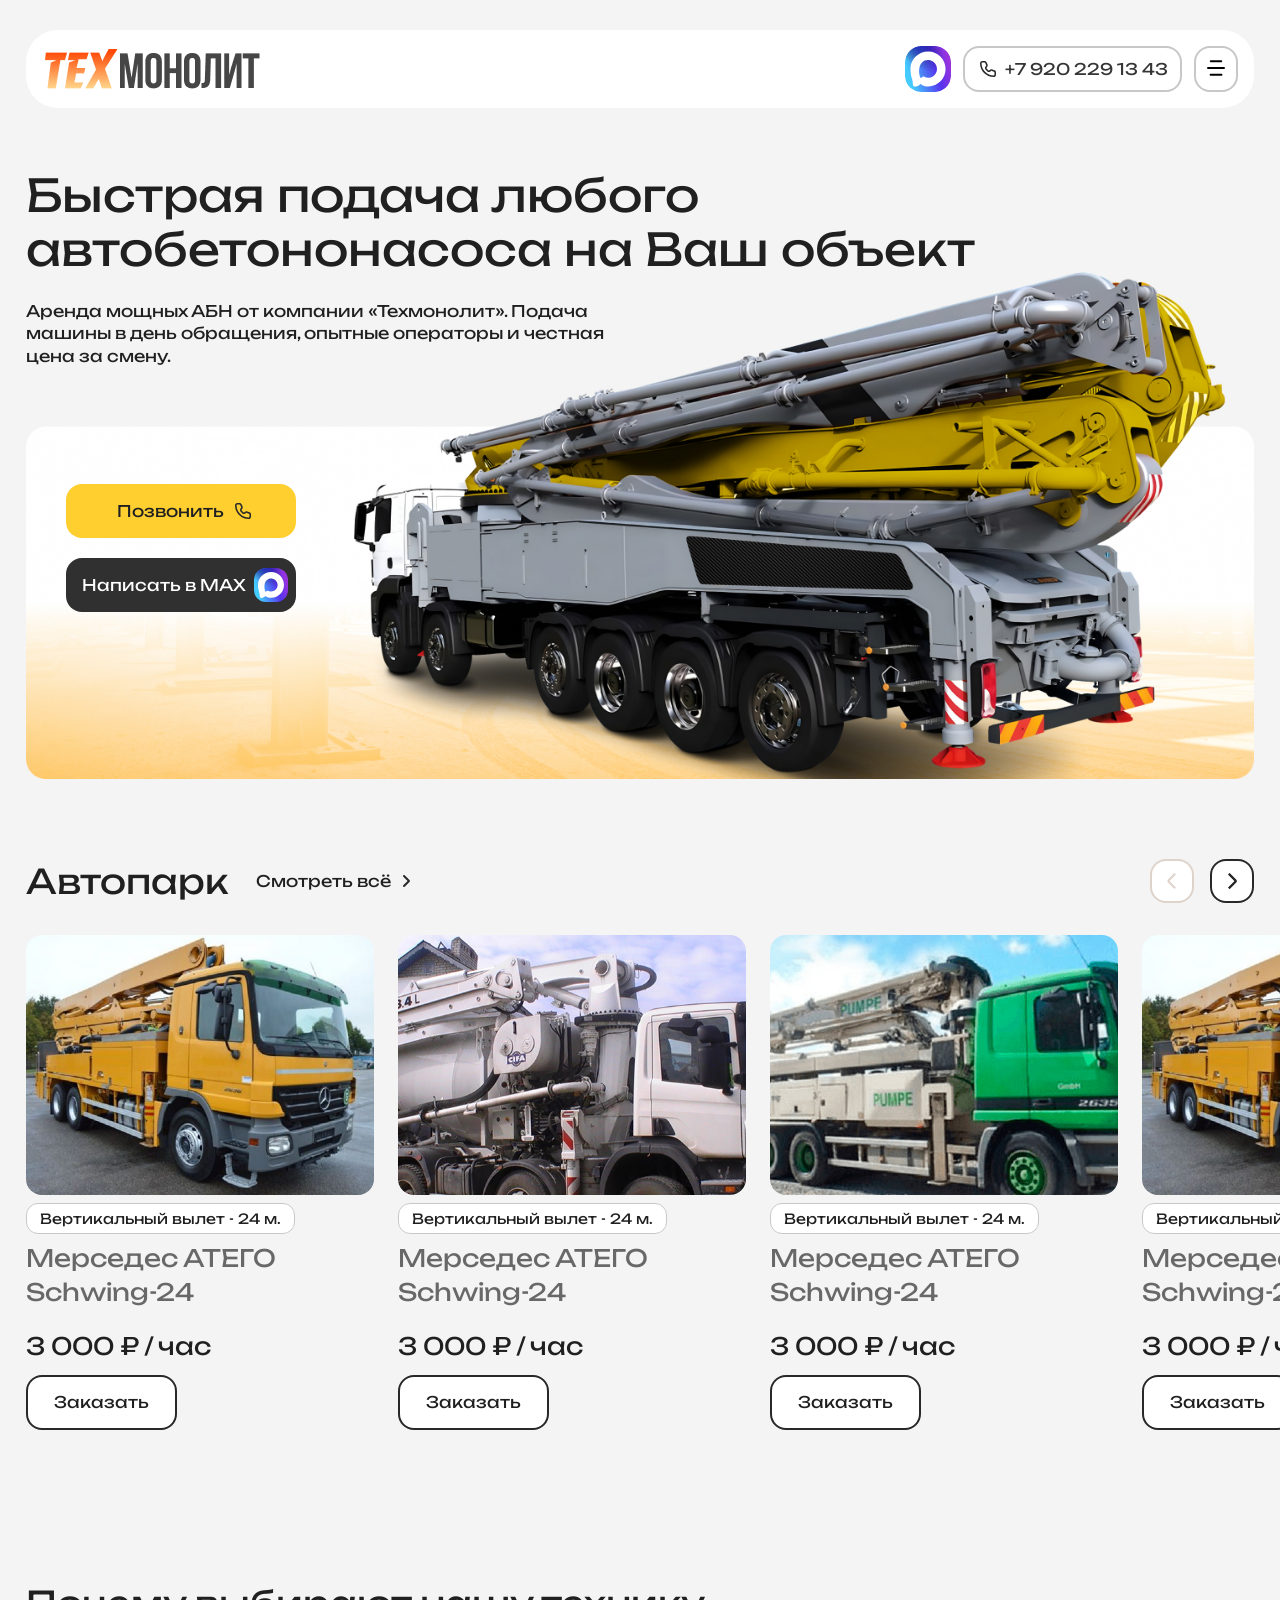
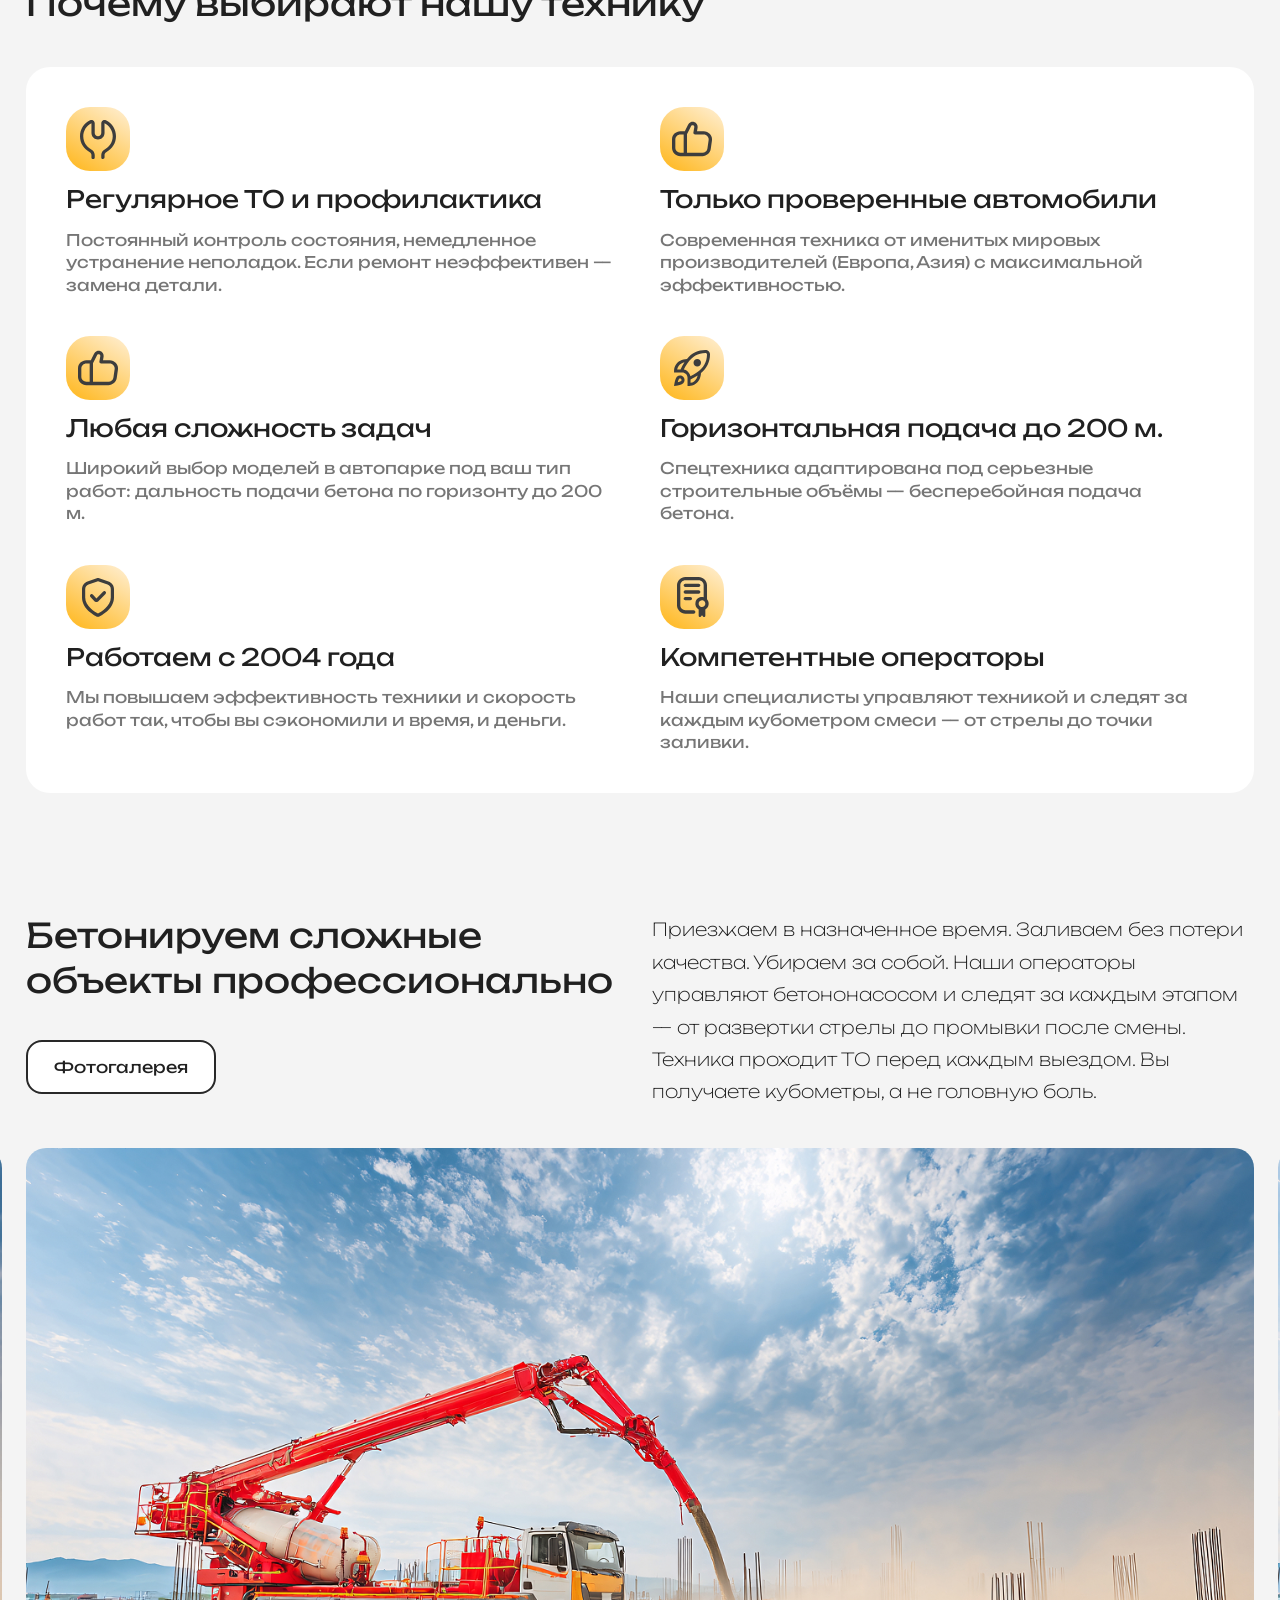
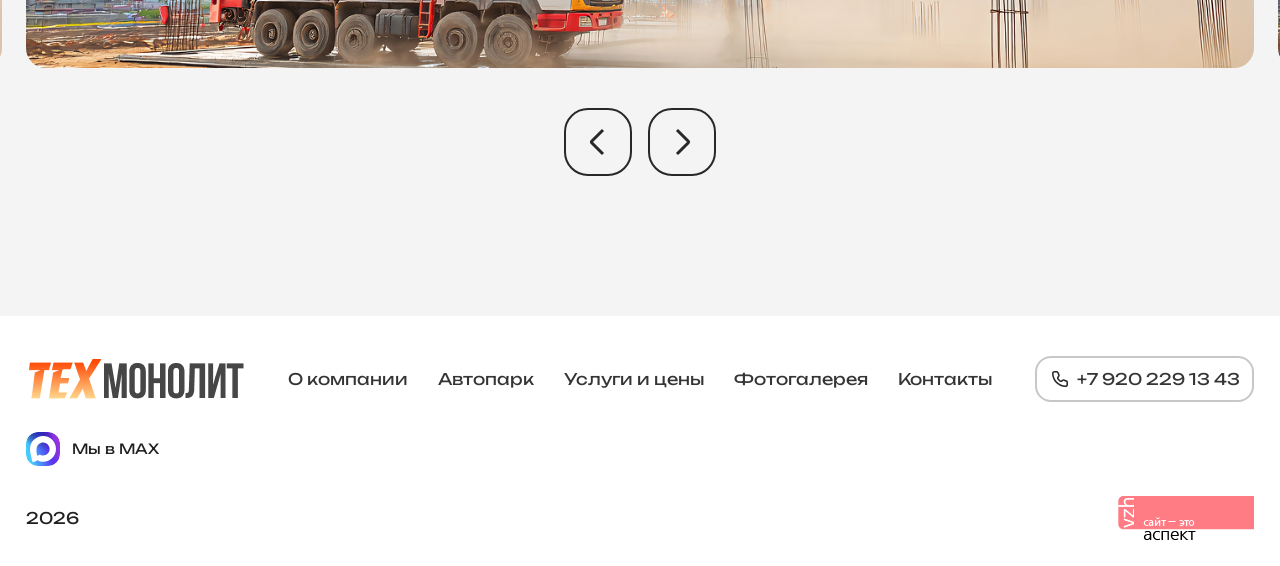
==== commit 8e06e93b: "work_12" ====
--- a/tehmonolit/index.html
+++ b/tehmonolit/index.html
@@ -76,6 +76,8 @@
           <a class="btn_next" href="#"></a>
         </div>
       </div>
+    </div>
+    <div class="autopark_swiper_container">
       <div class="autopark_swiper swiper">
         <div class="slider_row swiper-wrapper">
           <div class="slider_item swiper-slide">
@@ -145,32 +147,38 @@
         <div class="advantages_item">
           <div class="advantages_icon advantages_icon_1"></div>
           <p class="advantages_title">Регулярное ТО и профилактика</p>
-          <p class="advantages_text">Постоянный контроль состояния, немедленное устранение неполадок. Если ремонт неэффективен — замена детали.</p>
+          <p class="advantages_text">Постоянный контроль состояния, немедленное устранение неполадок. Если ремонт
+            неэффективен — замена детали.</p>
         </div>
         <div class="advantages_item">
           <div class="advantages_icon advantages_icon_2"></div>
           <p class="advantages_title">Только проверенные автомобили</p>
-          <p class="advantages_text">Современная техника от именитых мировых производителей (Европа, Азия) с максимальной эффективностью.</p>
+          <p class="advantages_text">Современная техника от именитых мировых производителей (Европа, Азия) с
+            максимальной эффективностью.</p>
         </div>
         <div class="advantages_item">
           <div class="advantages_icon advantages_icon_3"></div>
           <p class="advantages_title">Любая сложность задач</p>
-          <p class="advantages_text">Широкий выбор моделей в автопарке под ваш тип работ: дальность подачи бетона по горизонту до 200 м.</p>
+          <p class="advantages_text">Широкий выбор моделей в автопарке под ваш тип работ: дальность подачи бетона по
+            горизонту до 200 м.</p>
         </div>
         <div class="advantages_item">
           <div class="advantages_icon advantages_icon_4"></div>
           <p class="advantages_title">Горизонтальная подача до 200 м.</p>
-          <p class="advantages_text">Спецтехника адаптирована под серьезные строительные объёмы — бесперебойная подача бетона.</p>
+          <p class="advantages_text">Спецтехника адаптирована под серьезные строительные объёмы — бесперебойная подача
+            бетона.</p>
         </div>
         <div class="advantages_item">
           <div class="advantages_icon advantages_icon_5"></div>
           <p class="advantages_title">Работаем с 2004 года</p>
-          <p class="advantages_text">Мы повышаем эффективность техники и скорость работ так, чтобы вы сэкономили и время, и деньги.</p>
+          <p class="advantages_text">Мы повышаем эффективность техники и скорость работ так, чтобы вы сэкономили и
+            время, и деньги.</p>
         </div>
         <div class="advantages_item">
           <div class="advantages_icon advantages_icon_6"></div>
           <p class="advantages_title">Компетентные операторы</p>
-          <p class="advantages_text">Наши специалисты управляют техникой и следят за каждым кубометром смеси — от стрелы до точки заливки.</p>
+          <p class="advantages_text">Наши специалисты управляют техникой и следят за каждым кубометром смеси — от стрелы
+            до точки заливки.</p>
         </div>
       </div>
     </div>
@@ -180,7 +188,9 @@
       <div class="container">
         <p class="title">Бетонируем сложные объекты профессионально</p>
         <a href="#" class="btn">Фотогалерея</a>
-        <p class="text">Приезжаем в назначенное время. Заливаем без потери качества. Убираем за собой. Наши операторы управляют бетононасосом и следят за каждым этапом — от развертки стрелы до промывки после смены. Техника проходит ТО перед каждым выездом. Вы получаете кубометры, а не головную боль.</p>
+        <p class="text">Приезжаем в назначенное время. Заливаем без потери качества. Убираем за собой. Наши операторы
+          управляют бетононасосом и следят за каждым этапом — от развертки стрелы до промывки после смены. Техника
+          проходит ТО перед каждым выездом. Вы получаете кубометры, а не головную боль.</p>
       </div>
     </div>
     <div class="foto_slider_container">
@@ -193,6 +203,7 @@
           <div class="foto_slider_item swiper-slide"><a href="/" data-fancybox="gallery"><img src="img/gellary_1.jpg" alt=""></a></div>
         </div>
       </div>
+      <div class="swiper-pagination foto_slider__pagination"></div>
       <a href="#" class="btn_prev"></a>
       <a href="#" class="btn_next"></a>
     </div>
--- a/tehmonolit/css/styles.css
+++ b/tehmonolit/css/styles.css
@@ -590,7 +590,7 @@
   font-size: 34px;
 }
 
-.right_box {
+.autopark_slider .right_box {
   display: flex;
   gap: 16px;
 }
@@ -674,6 +674,17 @@
   opacity: 0;
 }
 
+.autopark_swiper_container {
+  max-width: calc(1464px + 52px);
+  padding: 0 26px;
+  margin: 0 auto;
+  overflow: hidden;
+}
+
+.autopark_swiper .swiper-scrollbar {
+  display: none;
+}
+
 .autopark_swiper .swiper-scrollbar-horizontal,
 .autopark_swiper .swiper-horizontal {
   width: 100%;
@@ -701,6 +712,7 @@
 .advantages .title {
   font-size: 34px;
   margin-bottom: 40px;
+  line-height: 1.4;
 }
 
 .advantages_box {
@@ -754,6 +766,7 @@
 
 .foto_slider_on_main {
   padding: 60px 0 120px;
+  position: relative;
 }
 
 .foto_slider.swiper {
@@ -828,7 +841,7 @@
 .foto_slider_top_row .container {
   display: grid;
   grid-template-columns: repeat(2, 1fr);
-  gap: 32px;
+  gap: 24px;
 }
 
 .foto_slider_top_row .title {
@@ -855,6 +868,7 @@
   width: fit-content;
   background-color: #fff;
   transition: all .3s ease-in-out;
+  height: fit-content;
 }
 
 .foto_slider_top_row .btn:hover {
@@ -862,9 +876,22 @@
   color: #fff;
 }
 
+.foto_slider__pagination {
+  display: none;
+}
+
 @media (max-width: 1516px) {
   .img_bg {
     margin-top: calc(23vw - 800px);
+  }
+
+  /* .autopark_swiper_container {
+    max-width: 100%;
+    overflow: hidden;
+  } */
+
+  .autopark_swiper {
+    overflow: visible;
   }
 }
 
@@ -981,6 +1008,10 @@
     font-size: 28px;
   }
 
+  .advantages .title {
+    font-size: 28px;
+  }
+
   .autopark_slider .param {
     font-size: 12px;
     padding: 5px 8px;
@@ -996,12 +1027,71 @@
 
   .autopark_slider .btn {
     font-size: 14px;
-  }
+    padding: 7px 22px;
+    border-radius: 12px;
+  }
+
   .autopark_slider .slider_item {
     width: 228px;
   }
+
   .autopark_slider .slider_item img {
     height: 170px;
+  }
+
+  .advantages_text {
+    font-size: 15px;
+  }
+
+  .advantages_title {
+    font-size: 20px
+  }
+
+  .foto_slider_top_row .text {
+    font-size: 17px;
+  }
+
+  .foto_slider_top_row .container {
+    gap: 12px;
+  }
+}
+
+@media (max-width: 890px) {
+  .foto_slider_top_row .container {
+    grid-template-columns: 1fr;
+    gap: 20px;
+  }
+
+  .foto_slider_on_main .btn_prev,
+  .foto_slider_on_main .btn_next {
+    display: none;
+  }
+
+  .foto_slider_top_row .btn {
+    position: absolute;
+    left: 50%;
+    bottom: 147px;
+    transform: translateX(-50%);
+    z-index: 999;
+  }
+
+  .foto_slider_top_row .text {
+    grid-column: unset;
+    grid-row: unset;
+    font-size: 16px;
+  }
+
+  .foto_slider_top_row .btn {
+    width: calc(100% - 52px);
+    text-align: center;
+  }
+
+  .swiper-pagination-bullets.swiper-pagination-horizontal {
+    bottom: 98px;
+  }
+
+  .foto_slider__pagination {
+    display: block;
   }
 }
 
@@ -1042,6 +1132,13 @@
     display: flex;
     flex-direction: column;
   }
+
+  .advantages_box {
+    padding: 20px;
+    grid-gap: 32px;
+    grid-template-columns: 1fr;
+    border-radius: 20px;
+  }
 }
 
 @media (max-width: 740px) {
@@ -1087,28 +1184,118 @@
   header .phone span {
     display: none;
   }
+
+  .advantages_icon {
+    width: 44px;
+    height: 44px;
+  }
+
+  .advantages_title {
+    font-size: 17px;
+  }
+
+  .advantages_text {
+    font-style: 14px;
+  }
+
+  .foto_slider_top_row .title {
+    font-size: 20px;
+  }
+
+  .foto_slider_top_row {
+    padding-bottom: 0;
+  }
 }
 
 @media (max-width: 640px) {
-  footer .menu li a {
-    font-size: 14px;
-  }
-
-  .img_bg {
-    margin-top: calc(14vw - 400px);
-  }
-
-  .container {
-    padding: 0 20px;
-  }
-
   .header_box {
     padding: 12px;
     border-radius: 28px;
   }
 
+  footer .menu li a {
+    font-size: 14px;
+  }
+
+  .img_bg {
+    margin-top: calc(14vw - 400px);
+  }
+
+  .container {
+    padding: 0 20px;
+  }
+
+  .autopark_swiper_container {
+    padding: 0 20px;
+  }
+
+  .foto_slider {
+    padding: 0 20px;
+  }
+
+  .autopark_slider {
+    padding: 0 0 50px;
+  }
+
+  .header_box {
+    padding: 12px;
+    border-radius: 28px;
+  }
+
   .logo img {
     width: 166px;
+  }
+
+
+  .autopark_slider .title {
+    font-size: 20px;
+  }
+
+  .advantages .title {
+    font-size: 20px;
+    margin-bottom: 20px;
+  }
+
+  .autopark_slider .right_box {
+    display: none;
+  }
+
+  .autopark_slider .left_box {
+    justify-content: space-between;
+    width: 100%;
+  }
+
+  .autopark_slider .param {
+    font-size: 10px;
+  }
+
+  .autopark_slider .name {
+    font-size: 17px;
+    margin-bottom: 12px;
+  }
+
+  .autopark_slider .price {
+    font-size: 20px;
+  }
+
+  .autopark_slider .slider_item img {
+    height: 152px;
+  }
+
+  .autopark_slider .slider_item {
+    width: 192px;
+  }
+
+  .autopark_slider .top_row {
+    margin-bottom: 20px;
+  }
+
+  .autopark_swiper .swiper-scrollbar {
+    display: block;
+  }
+
+  .advantages {
+    padding: 50px 0;
   }
 }
 
@@ -1161,12 +1348,28 @@
     padding: 0 12px;
   }
 
+  .autopark_swiper_container {
+    padding: 0 12px;
+  }
+
+  .foto_slider {
+    padding: 0 12px;
+  }
+
   header {
     padding-top: 12px;
   }
 
   header .container {
     top: 12px;
+  }
+
+  .autopark_slider {
+    padding: 0 0 40px;
+  }
+
+  .advantages {
+    padding: 40px 0;
   }
 }
 
@@ -1183,6 +1386,27 @@
 
   .bunner .text {
     width: 100%;
+  }
+
+  .header_box {
+    padding: 8px;
+    border-radius: 20px;
+  }
+
+  .bunner {
+    padding: 10px 0 40px;
+  }
+
+  .autopark_slider .show_all {
+    font-size: 14px;
+  }
+
+  .autopark_slider .title {
+    font-size: 20px;
+  }
+
+  .advantages_box {
+    padding: 12px;
   }
 }
 
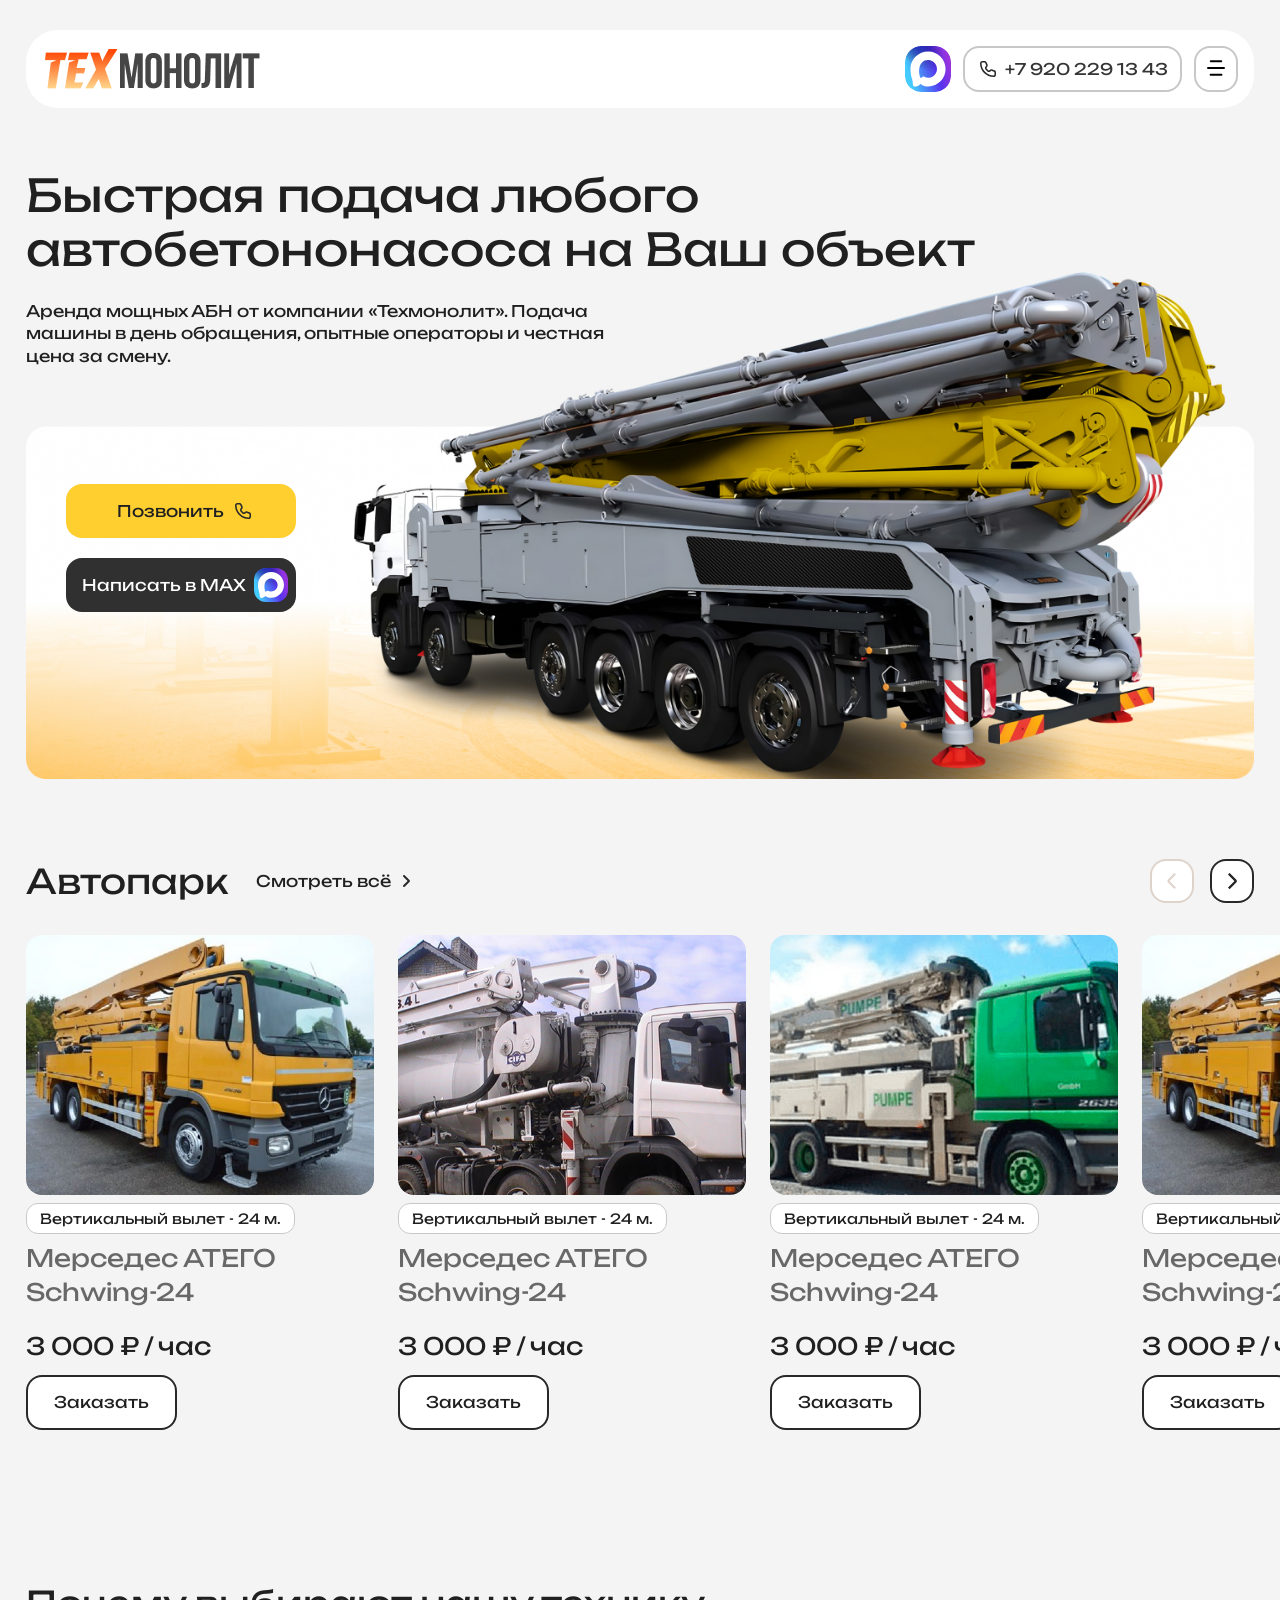
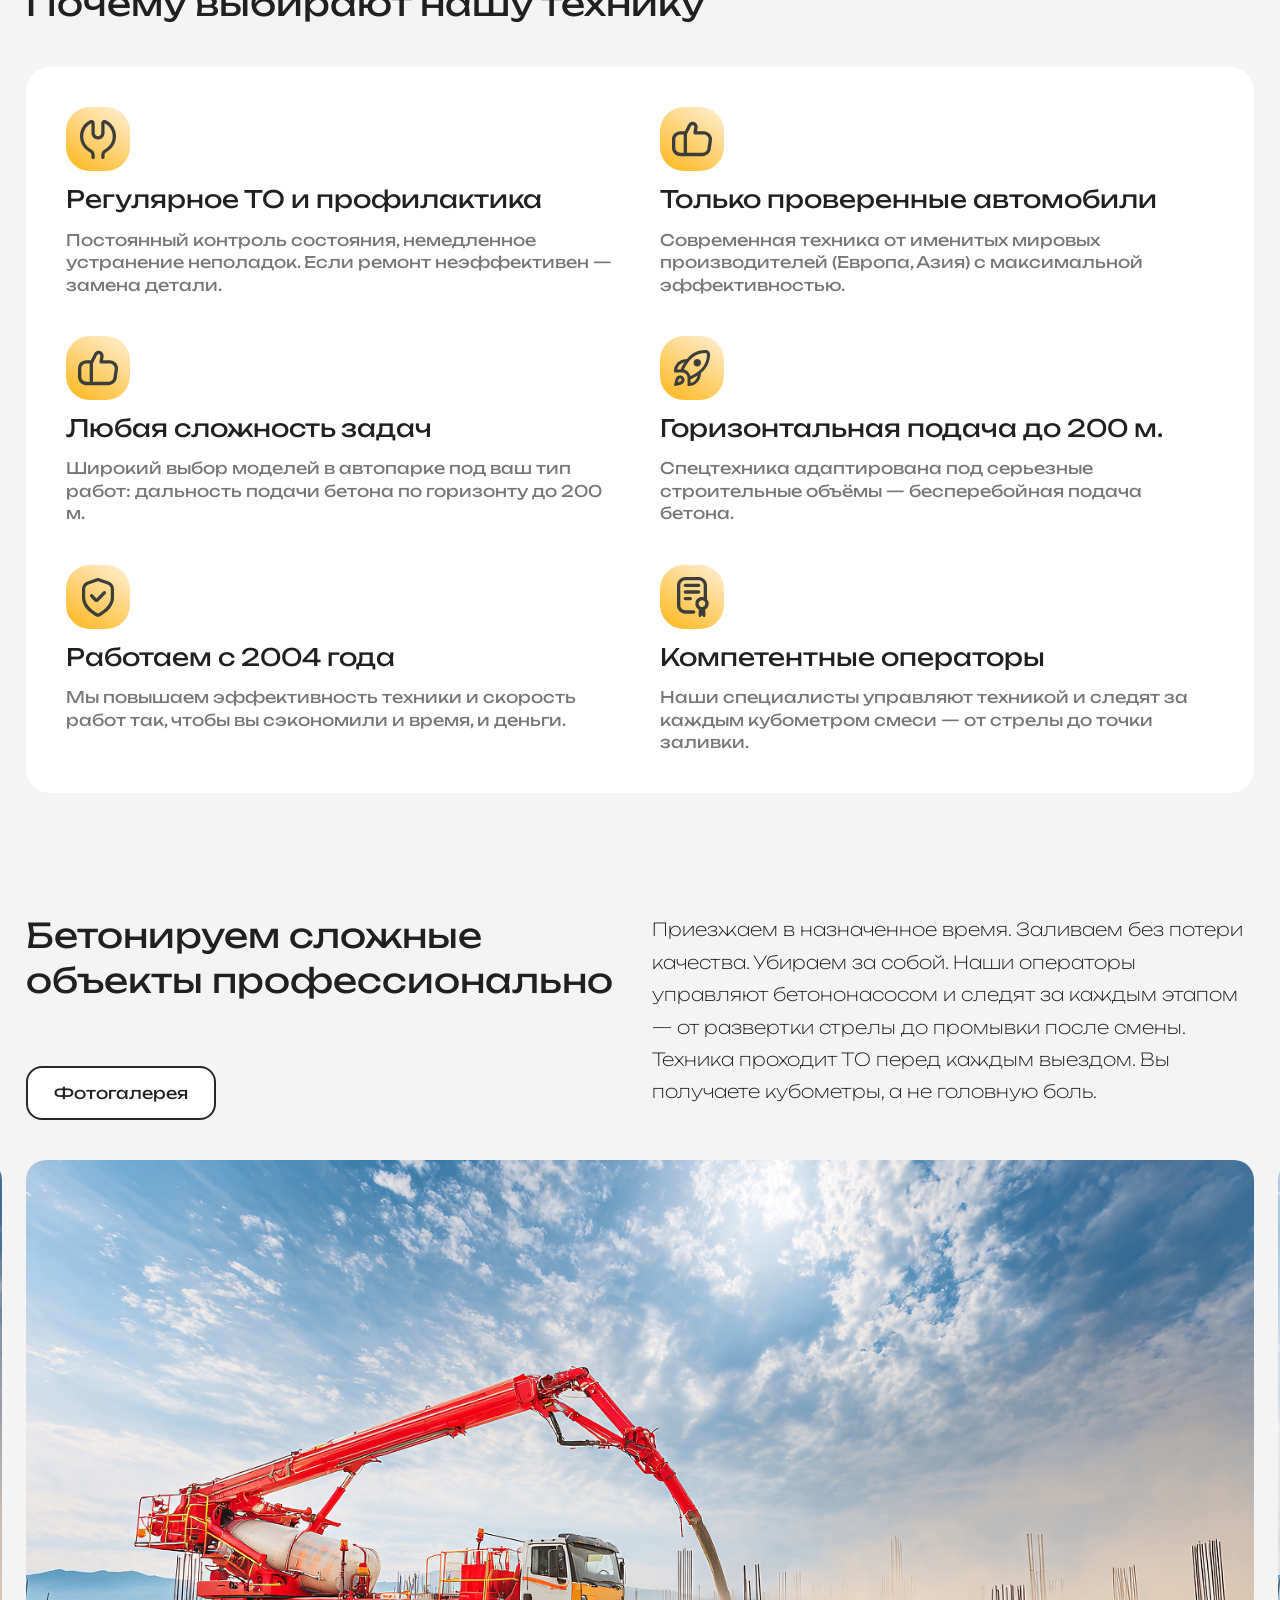
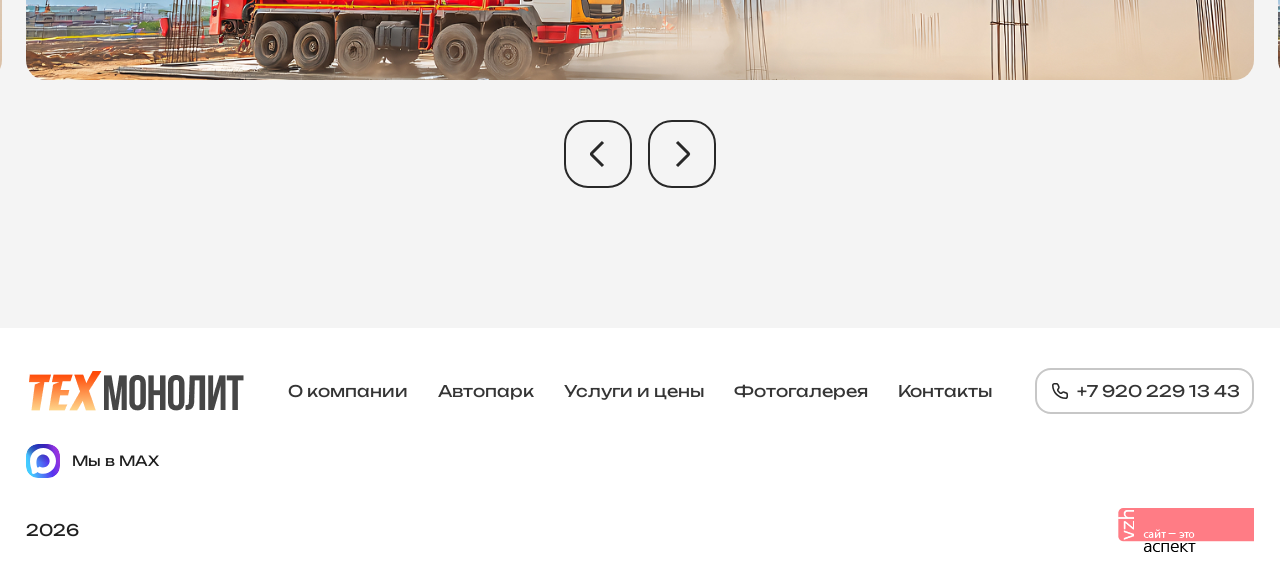
==== commit 4354c9e0: "work_17" ====
--- a/tehmonolit/index.html
+++ b/tehmonolit/index.html
@@ -4,7 +4,7 @@
 <head>
   <meta charset="UTF-8">
   <meta name="viewport" content="width=device-width, initial-scale=1.0">
-  <title>tehmonolit</title>
+  <title>Техмонолит</title>
   <link rel="stylesheet" href="css/swiper-bundle.min.css">
   <link rel="stylesheet" href="css/styles.css">
 </head>
--- a/tehmonolit/css/styles.css
+++ b/tehmonolit/css/styles.css
@@ -113,11 +113,34 @@
   font-display: swap;
 }
 
+@font-face {
+  font-family: 'Unbounded';
+  font-weight: 300;
+  font-style: normal;
+  src: local('Unbounded'),
+    url('../fonts/Unbounded-Light.woff') format('woff'),
+    url('../fonts/Unbounded-Light.woff2') format('woff2');
+  font-display: swap;
+}
+
 /* =========================== font ====================================== */
+/* =========================== bread_crumb ====================================== */
+.bread_crumb {
+  display: flex;
+  gap: 16px;
+  margin: 40px 0;
+  font-size: 14px;
+}
+
+.bread_crumb .place {
+  color: #FF833D;
+}
+
+/* =========================== bread_crumb ====================================== */
 
 .overlay {
   position: fixed;
-  z-index: 99;
+  z-index: 999;
   background: rgba(0, 0, 0, 0.3);
   opacity: 0;
   top: 0;
@@ -158,7 +181,7 @@
   top: 30px;
   left: 0;
   right: 0;
-  z-index: 999;
+  z-index: 9999;
   transition: all .3s ease-in-out;
 }
 
@@ -172,6 +195,12 @@
   max-width: calc(1464px + 52px);
   margin: 0 auto;
   padding: 0 26px;
+}
+
+.content_container {
+  max-width: 968px;
+  margin: 0 auto;
+  padding-bottom: 140px;
 }
 
 .header_box {
@@ -193,7 +222,7 @@
 }
 
 .menu li a {
-  font-family: Unbounded;
+  font-family: 'Unbounded';
   font-size: 16px;
   color: #353535;
   transition: color .3s ease-in-out;
@@ -459,6 +488,11 @@
   width: fit-content;
   margin: 30px 0;
   font-size: 14px;
+  transition: color .3s ease-in-out;
+}
+
+.footer_max:hover {
+  color: #FF6824;
 }
 
 .footer_max::before {
@@ -506,12 +540,33 @@
   gap: 28px;
 }
 
+.avtopark_item .show_all,
 .autopark_slider .show_all {
   position: relative;
   font-size: 16px;
   padding-right: 26px;
-}
-
+  height: fit-content;
+  transition: color .3s ease-in-out;
+}
+
+.avtopark_item .show_all:hover,
+.autopark_slider .show_all:hover {
+  color: #FF6824;
+}
+
+.avtopark_item .show_all:hover::after,
+.autopark_slider .show_all:hover::after {
+  opacity: 1;
+}
+
+.avtopark_item .show_all:hover::before,
+.autopark_slider .show_all:hover::before {
+  opacity: 0;
+}
+
+.avtopark_item .show_all::after,
+.autopark_slider .show_all::after,
+.avtopark_item .show_all::before,
 .autopark_slider .show_all::before {
   content: '';
   width: 22px;
@@ -521,6 +576,13 @@
   right: 0;
   transform: translateY(-50%);
   background: url('../img/arrow.svg');
+  transition: opacity .3s ease-in-out;
+}
+
+.avtopark_item .show_all::after,
+.autopark_slider .show_all::after {
+  opacity: 0;
+  background: url('../img/arrow_red.svg');
 }
 
 .autopark_slider .slider_row {
@@ -535,6 +597,7 @@
   line-height: 1.4;
 }
 
+.avtopark_item img,
 .autopark_slider .slider_item img {
   width: 100%;
   border-radius: 16px;
@@ -542,6 +605,11 @@
   object-fit: cover;
 }
 
+.avtopark_item img {
+  width: 348px;
+}
+
+.avtopark_item .param,
 .autopark_slider .param {
   width: fit-content;
   margin-bottom: 8px;
@@ -552,6 +620,7 @@
   background-color: #fff;
 }
 
+.avtopark_item .name,
 .autopark_slider .name {
   margin-bottom: 20px;
   font-size: 24px;
@@ -559,11 +628,13 @@
   display: block;
 }
 
+.avtopark_item .price,
 .autopark_slider .price {
   margin-bottom: 12px;
   font-size: 24px;
 }
 
+.avtopark_item .btn,
 .autopark_slider .btn {
   font-size: 16px;
   padding: 14px 26px;
@@ -575,6 +646,7 @@
   transition: all .3s ease-in-out;
 }
 
+.avtopark_item .btn:hover,
 .autopark_slider .btn:hover {
   background-color: #282828;
   color: #fff;
@@ -588,6 +660,7 @@
   color: #202020;
   line-height: 1.3;
   font-size: 34px;
+  margin-bottom: 0;
 }
 
 .autopark_slider .right_box {
@@ -880,15 +953,152 @@
   display: none;
 }
 
+.title {
+  font-size: 45px;
+  margin-bottom: 40px;
+}
+
+table {
+  width: 100%;
+  line-height: 1.4;
+  border-collapse: collapse;
+}
+
+tr:nth-child(odd):not(:first-child) {
+  background: #fff;
+}
+
+th {
+  font-size: 14px;
+  color: #878787;
+  border-bottom: 1px solid #000;
+  font-weight: 400;
+  text-align: start;
+  padding: 16px 12px;
+  padding-right: 40px;
+  height: 52px;
+  white-space: nowrap;
+}
+
+td {
+  padding: 20px 12px;
+  padding-right: 40px;
+  font-size: 16px;
+  border-bottom: 1px solid #C9C9C9;
+  line-height: 1.4;
+  font-weight: 400;
+  color: #282828;
+  height: 62px;
+  white-space: nowrap;
+}
+
+.table_price {
+  overflow: auto;
+  padding-bottom: 40px;
+}
+
+.table_price {
+  overflow-x: auto;
+
+  /* Firefox */
+  scrollbar-width: thin;
+  scrollbar-color: #FFCF30 #C7C7C7;
+}
+
+/* Chrome, Edge, Safari */
+.table_price::-webkit-scrollbar {
+  height: 8px;
+}
+
+.table_price::-webkit-scrollbar-track {
+  background: #C7C7C7;
+  border-radius: 999px;
+}
+
+.table_price::-webkit-scrollbar-thumb {
+  background: #999;
+  border-radius: 999px;
+}
+
+.table_price::-webkit-scrollbar-thumb:hover {
+  background: #777;
+}
+
+.avtopark_item {
+  display: flex;
+  gap: 24px;
+  line-height: 1.4;
+  padding: 40px 0;
+  border-bottom: 1px solid #C9C9C9;
+}
+
+.avtopark_item:first-child {
+  padding-top: 0;
+}
+
+.avtopark_item:last-child {
+  padding-bottom: 0;
+  border-bottom: none;
+}
+
+.avtopark_item .info {
+  display: flex;
+  flex-direction: column;
+  justify-content: space-between;
+}
+
+.info_bottom {
+  display: flex;
+  flex-wrap: wrap;
+  column-gap: 20px;
+  align-items: center;
+}
+
+.avtopark_item .price {
+  width: 100%;
+}
+
+.contacts_row {
+  margin-bottom: 40px;
+  display: flex;
+  justify-content: space-between;
+  align-items: start;
+  gap: 12px;
+  line-height: 1.4;
+}
+
+.contacts_row .label {
+  font-size: 18px;
+  width: 50%;
+  color: #878787;
+  font-weight: 300;
+}
+
+.contacts_row .value {
+  font-size: 24px;
+  width: 50%;
+}
+
+.contacts_row .value a {
+  display: block;
+}
+
+.tel {
+  transition: color .3s ease-in-out;
+}
+
+.tel:hover {
+  color: #FF6824;
+}
+
+.contacts_row:last-child {
+  margin-bottom: 0;
+}
+
 @media (max-width: 1516px) {
   .img_bg {
     margin-top: calc(23vw - 800px);
   }
-
-  /* .autopark_swiper_container {
-    max-width: 100%;
-    overflow: hidden;
-  } */
 
   .autopark_swiper {
     overflow: visible;
@@ -1012,29 +1222,43 @@
     font-size: 28px;
   }
 
+  .avtopark_item .param,
   .autopark_slider .param {
     font-size: 12px;
     padding: 5px 8px;
   }
 
+  .avtopark_item .name,
   .autopark_slider .name {
     font-size: 20px;
   }
 
+  .avtopark_item .price,
   .autopark_slider .price {
     font-size: 20px;
   }
 
+  .avtopark_item .btn,
   .autopark_slider .btn {
     font-size: 14px;
     padding: 7px 22px;
     border-radius: 12px;
   }
 
+  .avtopark_item .btn {
+    border-radius: 16px;
+    padding: 11px 22px;
+  }
+
   .autopark_slider .slider_item {
     width: 228px;
   }
 
+  .avtopark_item img {
+    height: 230px;
+    width: 308px;
+  }
+
   .autopark_slider .slider_item img {
     height: 170px;
   }
@@ -1053,6 +1277,34 @@
 
   .foto_slider_top_row .container {
     gap: 12px;
+  }
+
+  th {
+    font-size: 12px;
+    padding: 12px 8px;
+    padding-right: 40px;
+  }
+
+  td {
+    font-size: 15px;
+    padding: 16px 8px;
+    padding-right: 40px;
+  }
+
+  .contacts_row .label {
+    font-size: 17px;
+  }
+
+  .contacts_row .value {
+    font-size: 20px;
+  }
+
+  .bread_crumb {
+    font-size: 12px;
+  }
+
+  .title {
+    font-size: 40px;
   }
 }
 
@@ -1072,7 +1324,7 @@
     left: 50%;
     bottom: 147px;
     transform: translateX(-50%);
-    z-index: 999;
+    z-index: 9;
   }
 
   .foto_slider_top_row .text {
@@ -1092,6 +1344,18 @@
 
   .foto_slider__pagination {
     display: block;
+  }
+
+  .foto_slider_container {
+    padding: 20px 0 86px;
+  }
+
+  .swiper-pagination-bullets.swiper-pagination-horizontal {
+    bottom: 58px;
+  }
+
+  .foto_slider_top_row .btn {
+    bottom: 121px;
   }
 }
 
@@ -1139,6 +1403,12 @@
     grid-template-columns: 1fr;
     border-radius: 20px;
   }
+
+  .foto_slider_top_row .btn {
+    font-size: 14px;
+    padding: 7px 26px;
+    border-radius: 12px;
+  }
 }
 
 @media (max-width: 740px) {
@@ -1170,6 +1440,19 @@
   header .container {
     top: 20px;
   }
+
+  .info_bottom {
+    column-gap: 12px;
+  }
+
+  .avtopark_item img {
+    height: 170px;
+    width: 192px;
+  }
+
+  .avtopark_item {
+    gap: 12px;
+  }
 }
 
 @media (max-width: 680px) {
@@ -1204,6 +1487,14 @@
 
   .foto_slider_top_row {
     padding-bottom: 0;
+  }
+
+  .avtopark_item .price {
+    margin-bottom: 8px;
+  }
+
+  .avtopark_item .param {
+    margin-bottom: 8px;
   }
 }
 
@@ -1246,7 +1537,6 @@
     width: 166px;
   }
 
-
   .autopark_slider .title {
     font-size: 20px;
   }
@@ -1265,15 +1555,20 @@
     width: 100%;
   }
 
+  .avtopark_item .param,
   .autopark_slider .param {
     font-size: 10px;
-  }
-
+    border-radius: 8px;
+    padding: 3px 5px;
+  }
+
+  .avtopark_item .name,
   .autopark_slider .name {
     font-size: 17px;
     margin-bottom: 12px;
   }
 
+  .avtopark_item .price,
   .autopark_slider .price {
     font-size: 20px;
   }
@@ -1296,6 +1591,64 @@
 
   .advantages {
     padding: 50px 0;
+  }
+
+  .foto_slider_top_row .btn {
+    width: calc(100% - 40px);
+  }
+
+  .foto_slider_item {
+    border-radius: 12px;
+  }
+
+  .avtopark_item {
+    padding: 20px 0;
+  }
+
+  th {
+    font-size: 10px;
+    padding: 8px;
+    padding-right: 30px;
+  }
+
+  td {
+    font-size: 14px;
+    padding: 12px 8px;
+    padding-right: 30px;
+  }
+
+  .content_container {
+    padding-bottom: 120px;
+  }
+
+  .contacts_row .label {
+    font-size: 16px;
+  }
+
+  .contacts_row .value {
+    font-size: 17px;
+  }
+
+  .title {
+    font-size: 25px;
+  }
+
+  .contacts_row .social_link {
+    border-radius: 12px;
+    width: 34px;
+    height: 34px;
+  }
+}
+
+@media (max-width: 560px) {
+  .avtopark_item {
+    padding: 30px 0;
+    flex-direction: column;
+  }
+
+  .avtopark_item img {
+    width: 100%;
+    height: 220px;
   }
 }
 
@@ -1371,12 +1724,29 @@
   .advantages {
     padding: 40px 0;
   }
+
+  .foto_slider_top_row .btn {
+    width: calc(100% - 24px);
+  }
+
+  .contacts_row {
+    flex-direction: column;
+  }
+
+  .contacts_row .label,
+  .contacts_row .value {
+    width: 100%;
+  }
 }
 
 @media (max-width: 450px) {
   .header_contacts .social_link.max {
     display: none;
   }
+
+  .avtopark_item img {
+    height: 180px;
+  }
 }
 
 @media (max-width: 420px) {
@@ -1397,6 +1767,7 @@
     padding: 10px 0 40px;
   }
 
+  .avtopark_item .show_all,
   .autopark_slider .show_all {
     font-size: 14px;
   }
@@ -1429,11 +1800,7 @@
     border-radius: 20px;
   }
 
-  /* .header_contacts .phone {
-    width: 46px;
-  }
-
-  .header_contacts .phone span {
-    display: none;
-  } */
+  .bread_crumb {
+    font-size: 10px;
+  }
 }
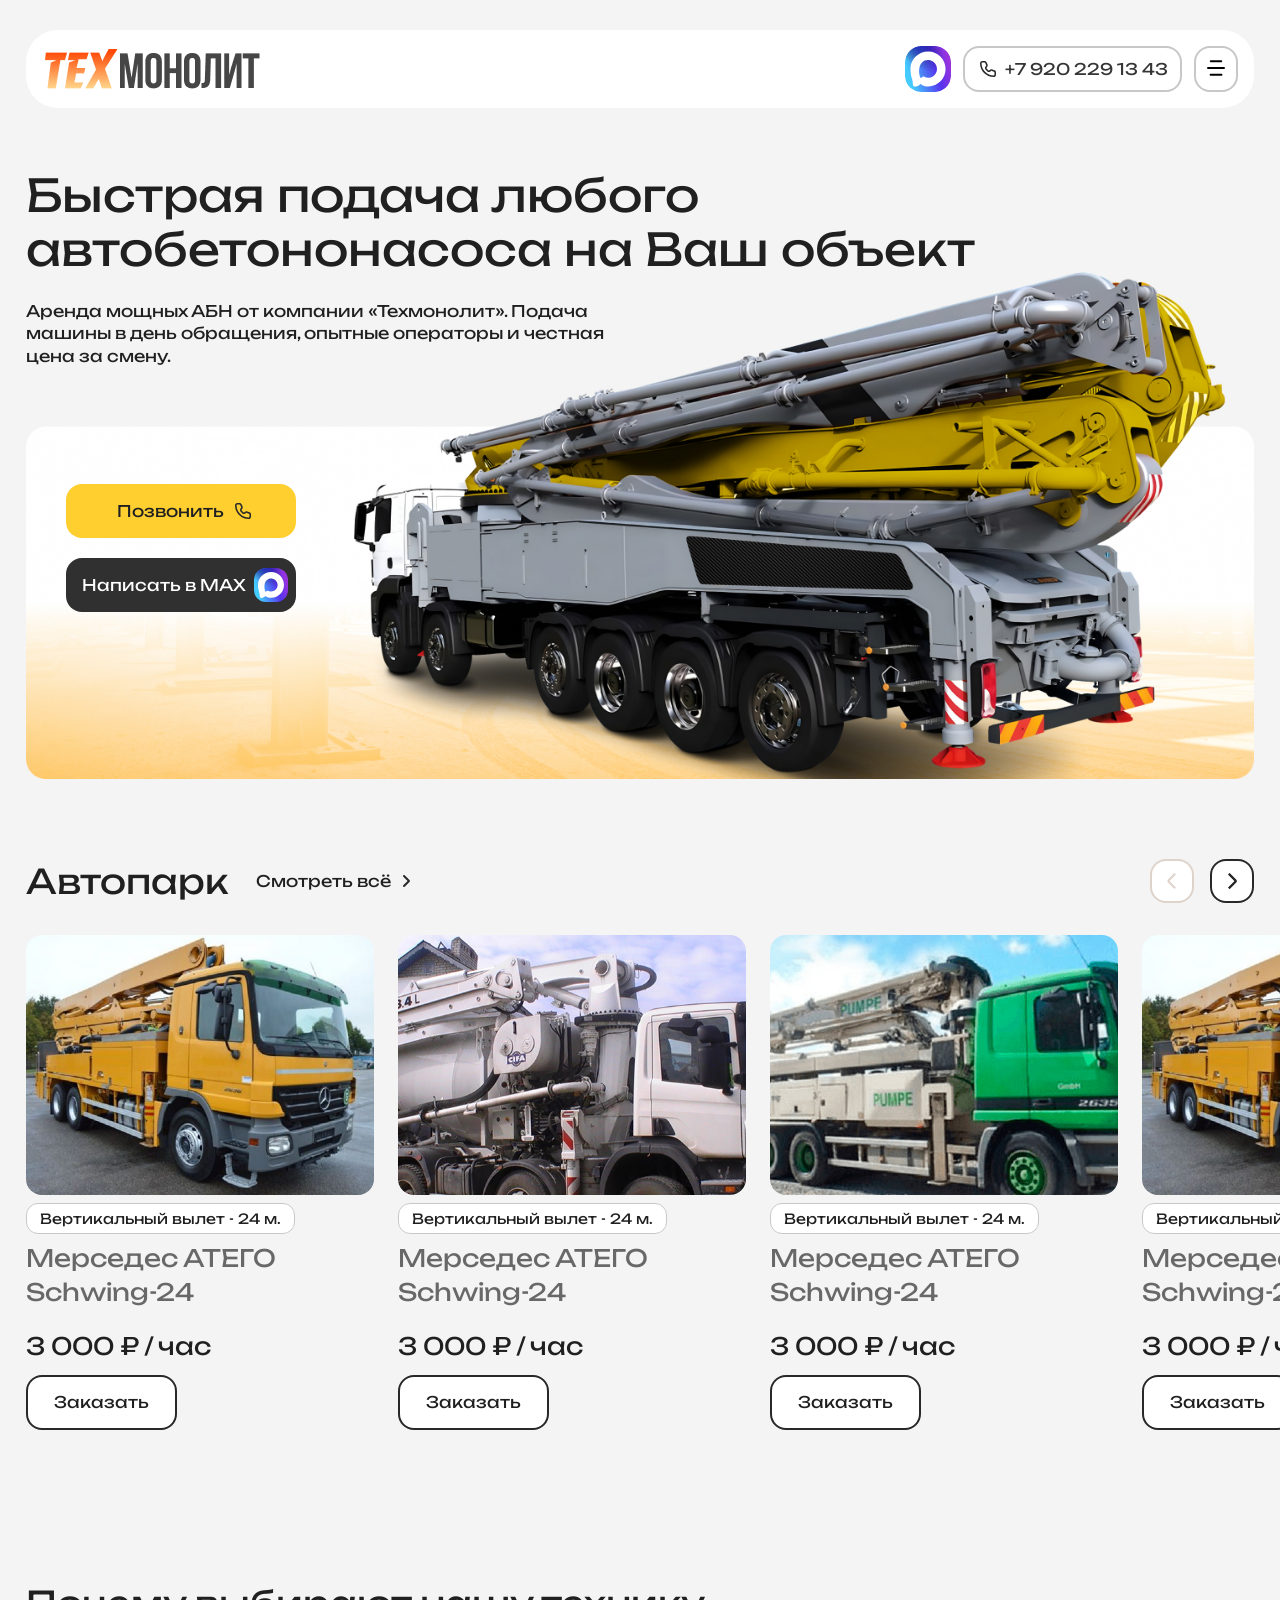
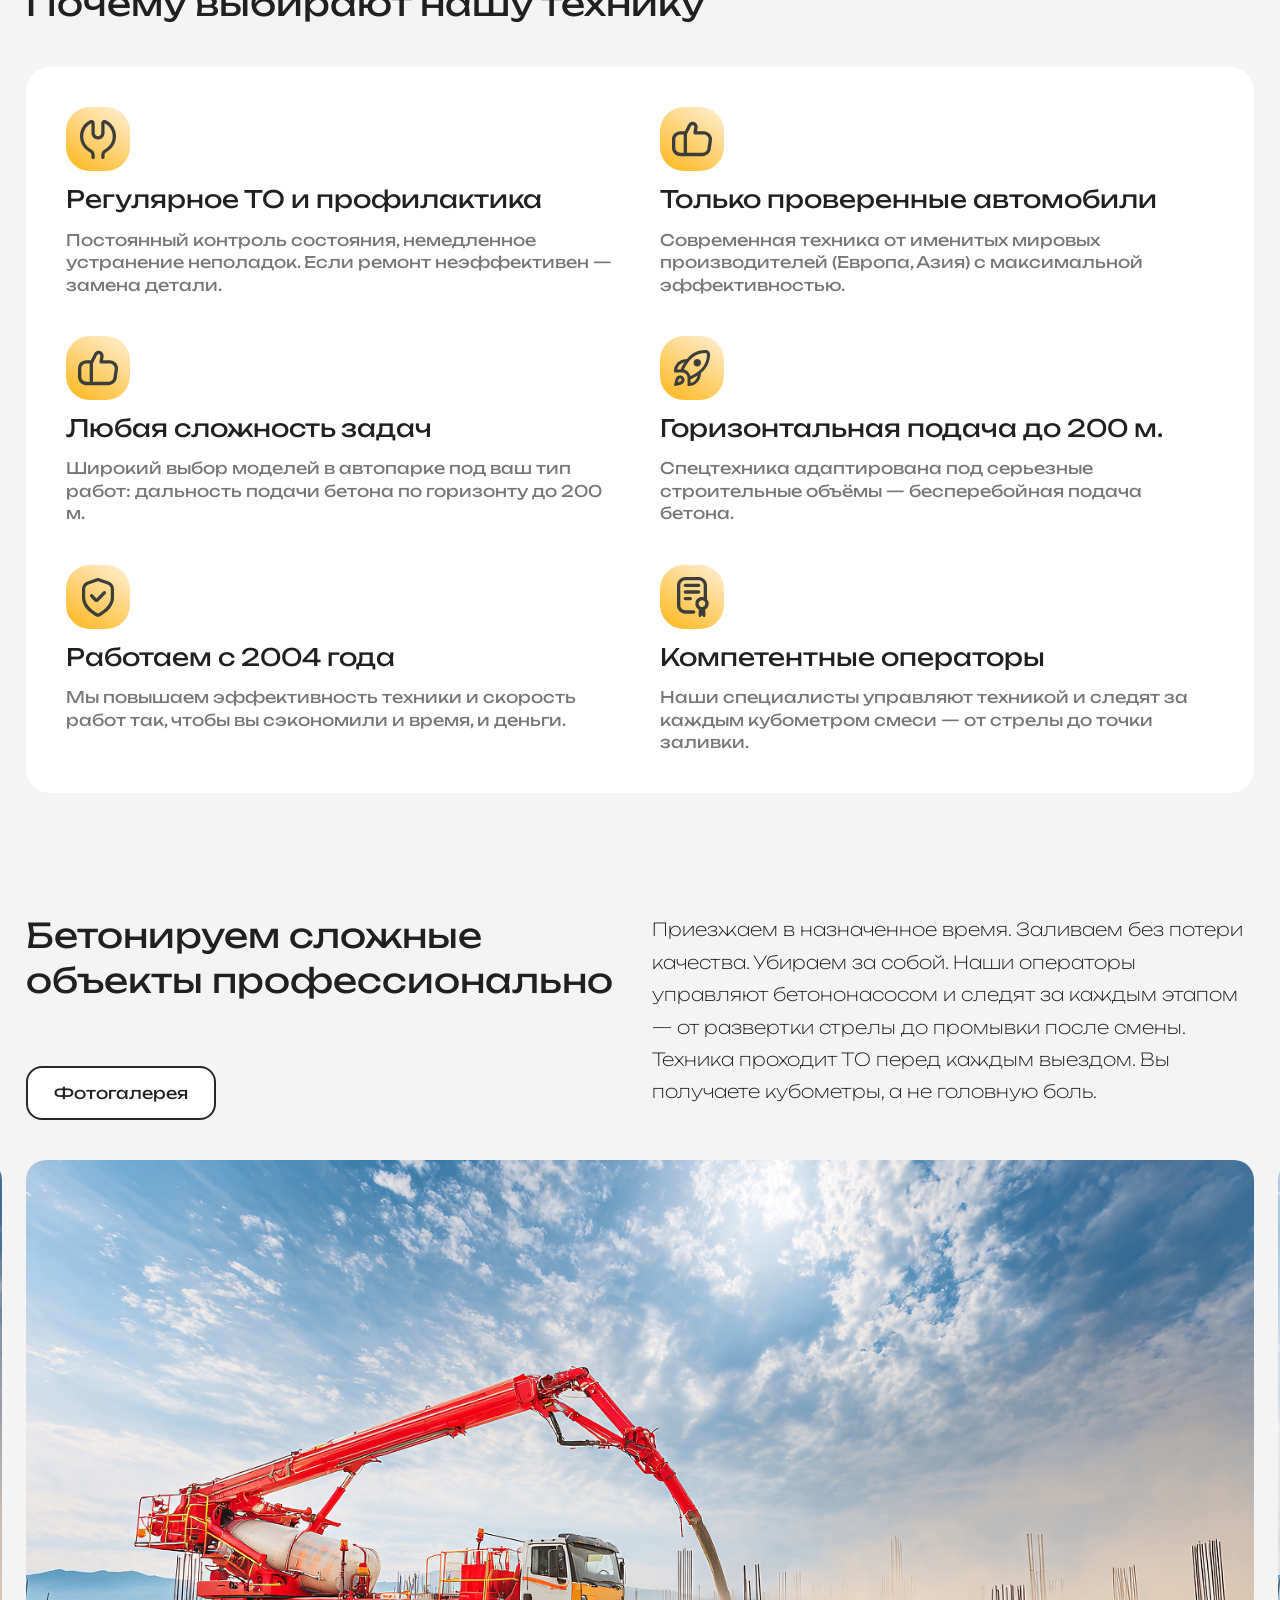
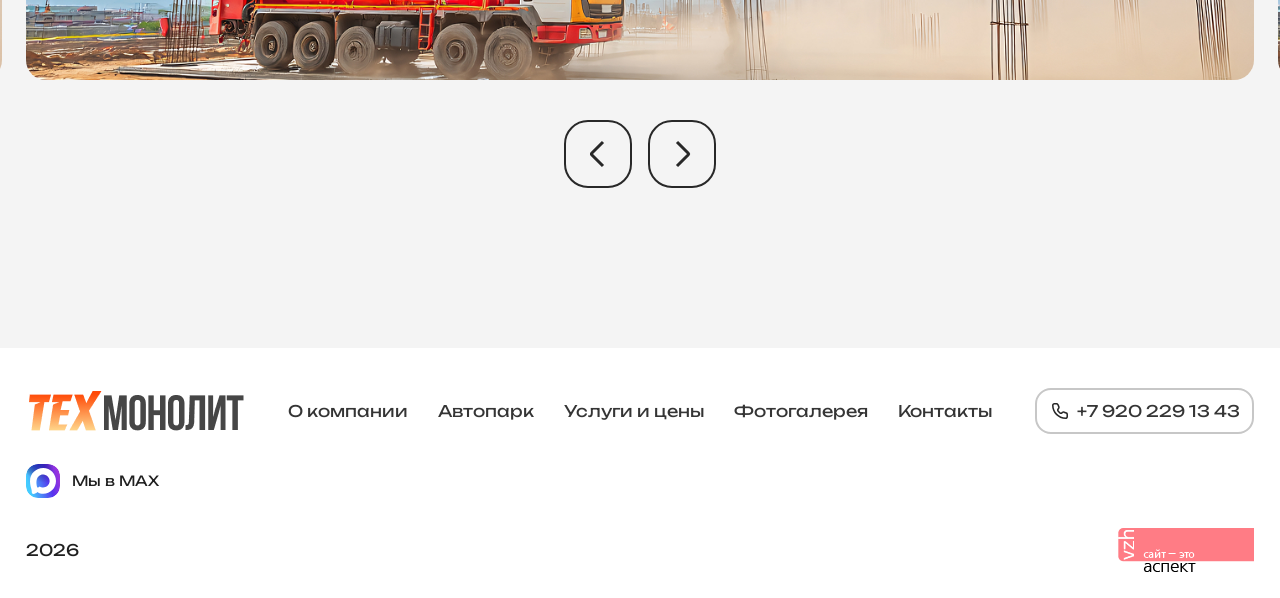
==== commit 72f09d91: "work_18" ====
--- a/tehmonolit/index.html
+++ b/tehmonolit/index.html
@@ -10,231 +10,240 @@
 </head>
 
 <body>
-  <header>
-    <div class="overlay"></div>
-    <div class="container">
-      <div class="header_box">
-        <a class="logo" href="/"><img src="img/logo.png" alt="Логотип"></a>
-        <div class="menu_wrap">
-          <nav class="menu">
-            <ul>
-              <li><a href="/">О компании</a></li>
-              <li><a href="/">Автопарк</a></li>
-              <li><a href="/">Услуги и цены</a></li>
-              <li><a href="/">Фотогалерея</a></li>
-              <li><a href="/">Контакты</a></li>
-            </ul>
-          </nav>
-          <a class="social_link menu_max" href="/"></a>
-        </div>
-        <div class="header_contacts">
-          <a class="social_link max" href="/"></a>
-          <a class="phone" href="tel:+79202291343">
-            <svg width="22" height="22" viewBox="0 0 22 22" fill="none" xmlns="http://www.w3.org/2000/svg">
-              <path
-                d="M3 5.29536C3 4.02755 4.02776 3.00001 5.29536 3H7.50403C8.47711 3.00008 9.35232 3.59248 9.71371 4.49597L10.5605 6.6119C10.8854 7.42416 10.7376 8.34914 10.1784 9.02016L9.72278 9.56653C9.44832 9.89634 9.47069 10.382 9.7752 10.6865L11.3135 12.2258C11.6174 12.5297 12.1029 12.5516 12.4335 12.2762L12.9798 11.8206C13.6514 11.2609 14.5757 11.1151 15.3871 11.4395L17.504 12.2863L17.6694 12.3599C18.4791 12.7573 19 13.5836 19 14.496V16.7046L18.9879 16.9395C18.8703 18.0967 17.8931 18.9999 16.7046 19C9.13601 19 3.00006 12.8641 3 5.29536ZM4.54839 5.29536C4.54845 12.009 9.99119 17.4516 16.7046 17.4516C17.1169 17.4515 17.4516 17.1173 17.4516 16.7046V14.496C17.4516 14.156 17.2449 13.8502 16.9294 13.7238L14.8125 12.877C14.5289 12.7636 14.2062 12.8149 13.9718 13.0101L13.4254 13.4657C12.5391 14.2043 11.2607 14.1961 10.3871 13.4748L10.2177 13.3206L8.67944 11.7812C7.80976 10.9114 7.74484 9.52073 8.53327 8.5746L8.98891 8.02823C9.16022 7.82257 9.22146 7.54983 9.15827 7.29536L9.12298 7.1875L8.27621 5.07157C8.14996 4.75593 7.84394 4.54847 7.50403 4.54839H5.29536C4.88273 4.54839 4.54839 4.88288 4.54839 5.29536Z"
-                fill="#282828" />
-            </svg>
-            <span>+7 920 229 13 43</span>
-          </a>
-          <a class="burger_menu_btn">
-            <svg class="ham hamRotate ham7" viewBox="0 0 100 100" width="40">
-              <path class="line top"
-                d="m 63,33 h -40 c 0,0 -6,1.368796 -6,8.5 0,7.131204 6,8.5013 6,8.5013 l 20,-0.0013" />
-              <path class="line middle" d="m 70,50 h -40" />
-              <path class="line bottom"
-                d="m 63.575405,67.073826 h -40 c -5.592752,0 -6.873604,-9.348582 1.371031,-9.348582 8.244634,0 19.053564,21.797129 19.053564,12.274756 l 0,-40" />
-            </svg>
-          </a>
-        </div>
-      </div>
-    </div>
-  </header>
-  <div class="bunner">
-    <div class="container">
-      <div class="text_box">
-        <p class="bunner_title">Быстрая подача любого автобетононасоса на Ваш объект</p>
-        <p class="text">Аренда мощных АБН от компании «Техмонолит». Подача машины в день обращения, опытные операторы и
-          честная цена за смену.</p>
-      </div>
-      <div class="buttons">
-        <a class="bunner_call_btn" href="/"><span>Позвонить</span></a>
-        <a class="bunner_max_btn" href="/"><span>Написать в MAX</span></a>
-      </div>
-      <div class="img_bg"></div>
-    </div>
+  <div class="wrapper">
+    <header>
+      <div class="overlay"></div>
+      <div class="container">
+        <div class="header_box">
+          <a class="logo" href="/"><img src="img/logo.png" alt="Логотип"></a>
+          <div class="menu_wrap">
+            <nav class="menu">
+              <ul>
+                <li><a href="/">О компании</a></li>
+                <li><a href="/">Автопарк</a></li>
+                <li><a href="/">Услуги и цены</a></li>
+                <li><a href="/">Фотогалерея</a></li>
+                <li><a href="/">Контакты</a></li>
+              </ul>
+            </nav>
+            <a class="social_link menu_max" href="/"></a>
+          </div>
+          <div class="header_contacts">
+            <a class="social_link max" href="/"></a>
+            <a class="phone" href="tel:+79202291343">
+              <svg width="22" height="22" viewBox="0 0 22 22" fill="none" xmlns="http://www.w3.org/2000/svg">
+                <path
+                  d="M3 5.29536C3 4.02755 4.02776 3.00001 5.29536 3H7.50403C8.47711 3.00008 9.35232 3.59248 9.71371 4.49597L10.5605 6.6119C10.8854 7.42416 10.7376 8.34914 10.1784 9.02016L9.72278 9.56653C9.44832 9.89634 9.47069 10.382 9.7752 10.6865L11.3135 12.2258C11.6174 12.5297 12.1029 12.5516 12.4335 12.2762L12.9798 11.8206C13.6514 11.2609 14.5757 11.1151 15.3871 11.4395L17.504 12.2863L17.6694 12.3599C18.4791 12.7573 19 13.5836 19 14.496V16.7046L18.9879 16.9395C18.8703 18.0967 17.8931 18.9999 16.7046 19C9.13601 19 3.00006 12.8641 3 5.29536ZM4.54839 5.29536C4.54845 12.009 9.99119 17.4516 16.7046 17.4516C17.1169 17.4515 17.4516 17.1173 17.4516 16.7046V14.496C17.4516 14.156 17.2449 13.8502 16.9294 13.7238L14.8125 12.877C14.5289 12.7636 14.2062 12.8149 13.9718 13.0101L13.4254 13.4657C12.5391 14.2043 11.2607 14.1961 10.3871 13.4748L10.2177 13.3206L8.67944 11.7812C7.80976 10.9114 7.74484 9.52073 8.53327 8.5746L8.98891 8.02823C9.16022 7.82257 9.22146 7.54983 9.15827 7.29536L9.12298 7.1875L8.27621 5.07157C8.14996 4.75593 7.84394 4.54847 7.50403 4.54839H5.29536C4.88273 4.54839 4.54839 4.88288 4.54839 5.29536Z"
+                  fill="#282828" />
+              </svg>
+              <span>+7 920 229 13 43</span>
+            </a>
+            <a class="burger_menu_btn">
+              <svg class="ham hamRotate ham7" viewBox="0 0 100 100" width="40">
+                <path class="line top"
+                  d="m 63,33 h -40 c 0,0 -6,1.368796 -6,8.5 0,7.131204 6,8.5013 6,8.5013 l 20,-0.0013" />
+                <path class="line middle" d="m 70,50 h -40" />
+                <path class="line bottom"
+                  d="m 63.575405,67.073826 h -40 c -5.592752,0 -6.873604,-9.348582 1.371031,-9.348582 8.244634,0 19.053564,21.797129 19.053564,12.274756 l 0,-40" />
+              </svg>
+            </a>
+          </div>
+        </div>
+      </div>
+    </header>
+    <div class="bunner">
+      <div class="container">
+        <div class="text_box">
+          <p class="bunner_title">Быстрая подача любого автобетононасоса на Ваш объект</p>
+          <p class="text">Аренда мощных АБН от компании «Техмонолит». Подача машины в день обращения, опытные операторы
+            и
+            честная цена за смену.</p>
+        </div>
+        <div class="buttons">
+          <a class="bunner_call_btn" href="/"><span>Позвонить</span></a>
+          <a class="bunner_max_btn" href="/"><span>Написать в MAX</span></a>
+        </div>
+        <div class="img_bg"></div>
+      </div>
+    </div>
+    <div class="autopark_slider">
+      <div class="container">
+        <div class="top_row">
+          <div class="left_box">
+            <p class="title">Автопарк</p>
+            <a class="show_all" href="#">Смотреть всё</a>
+          </div>
+          <div class="right_box">
+            <a class="btn_prev" href="#"></a>
+            <a class="btn_next" href="#"></a>
+          </div>
+        </div>
+      </div>
+      <div class="autopark_swiper_container">
+        <div class="autopark_swiper swiper">
+          <div class="slider_row swiper-wrapper">
+            <div class="slider_item swiper-slide">
+              <div class="img">
+                <a href="#"><img src="img/slider_item.jpg" alt=""></a>
+              </div>
+              <div class="info">
+                <p class="param">Вертикальный вылет - 24 м.</p>
+                <a href=# class="name">Мерседес АТЕГО Schwing-24</p></a>
+                <p class="price">3 000 ₽ / час</p>
+                <a href="" class="btn">Заказать</a>
+              </div>
+            </div>
+            <div class="slider_item swiper-slide">
+              <div class="img">
+                <a href="#"><img src="img/4. Скания CIFA 31 с бетономиксером 9 куб.м.jpg" alt=""></a>
+              </div>
+              <div class="info">
+                <p class="param">Вертикальный вылет - 24 м.</p>
+                <a href=# class="name">Мерседес АТЕГО Schwing-24</p></a>
+                <p class="price">3 000 ₽ / час</p>
+                <a href="" class="btn">Заказать</a>
+              </div>
+            </div>
+            <div class="slider_item swiper-slide">
+              <div class="img">
+                <a href="#"><img src="img/3. Мерседес АКТРАС Putzmeister-28.jpg" alt=""></a>
+              </div>
+              <div class="info">
+                <p class="param">Вертикальный вылет - 24 м.</p>
+                <a href=# class="name">Мерседес АТЕГО Schwing-24</p></a>
+                <p class="price">3 000 ₽ / час</p>
+                <a href="" class="btn">Заказать</a>
+              </div>
+            </div>
+            <div class="slider_item swiper-slide">
+              <div class="img">
+                <a href="#"><img src="img/slider_item.jpg" alt=""></a>
+              </div>
+              <div class="info">
+                <p class="param">Вертикальный вылет - 24 м.</p>
+                <a href=# class="name">Мерседес АТЕГО Schwing-24</p></a>
+                <p class="price">3 000 ₽ / час</p>
+                <a href="" class="btn">Заказать</a>
+              </div>
+            </div>
+            <div class="slider_item swiper-slide">
+              <div class="img">
+                <a href="#"><img src="img/3. Мерседес АКТРАС Putzmeister-28.jpg" alt=""></a>
+              </div>
+              <div class="info">
+                <p class="param">Вертикальный вылет - 24 м.</p>
+                <a href=# class="name">Мерседес АТЕГО Schwing-24</p></a>
+                <p class="price">3 000 ₽ / час</p>
+                <a href="" class="btn">Заказать</a>
+              </div>
+            </div>
+          </div>
+          <div class="swiper-scrollbar"></div>
+        </div>
+      </div>
+    </div>
+    <div class="advantages">
+      <div class="container">
+        <p class="title">Почему выбирают нашу технику</p>
+        <div class="advantages_box">
+          <div class="advantages_item">
+            <div class="advantages_icon advantages_icon_1"></div>
+            <p class="advantages_title">Регулярное ТО и профилактика</p>
+            <p class="advantages_text">Постоянный контроль состояния, немедленное устранение неполадок. Если ремонт
+              неэффективен — замена детали.</p>
+          </div>
+          <div class="advantages_item">
+            <div class="advantages_icon advantages_icon_2"></div>
+            <p class="advantages_title">Только проверенные автомобили</p>
+            <p class="advantages_text">Современная техника от именитых мировых производителей (Европа, Азия) с
+              максимальной эффективностью.</p>
+          </div>
+          <div class="advantages_item">
+            <div class="advantages_icon advantages_icon_3"></div>
+            <p class="advantages_title">Любая сложность задач</p>
+            <p class="advantages_text">Широкий выбор моделей в автопарке под ваш тип работ: дальность подачи бетона по
+              горизонту до 200 м.</p>
+          </div>
+          <div class="advantages_item">
+            <div class="advantages_icon advantages_icon_4"></div>
+            <p class="advantages_title">Горизонтальная подача до 200 м.</p>
+            <p class="advantages_text">Спецтехника адаптирована под серьезные строительные объёмы — бесперебойная подача
+              бетона.</p>
+          </div>
+          <div class="advantages_item">
+            <div class="advantages_icon advantages_icon_5"></div>
+            <p class="advantages_title">Работаем с 2004 года</p>
+            <p class="advantages_text">Мы повышаем эффективность техники и скорость работ так, чтобы вы сэкономили и
+              время, и деньги.</p>
+          </div>
+          <div class="advantages_item">
+            <div class="advantages_icon advantages_icon_6"></div>
+            <p class="advantages_title">Компетентные операторы</p>
+            <p class="advantages_text">Наши специалисты управляют техникой и следят за каждым кубометром смеси — от
+              стрелы
+              до точки заливки.</p>
+          </div>
+        </div>
+      </div>
+    </div>
+    <div class="foto_slider_on_main">
+      <div class="foto_slider_top_row">
+        <div class="container">
+          <p class="title">Бетонируем сложные объекты профессионально</p>
+          <a href="#" class="btn">Фотогалерея</a>
+          <p class="text">Приезжаем в назначенное время. Заливаем без потери качества. Убираем за собой. Наши операторы
+            управляют бетононасосом и следят за каждым этапом — от развертки стрелы до промывки после смены. Техника
+            проходит ТО перед каждым выездом. Вы получаете кубометры, а не головную боль.</p>
+        </div>
+      </div>
+      <div class="foto_slider_container">
+        <div class="foto_slider swiper">
+          <div class="foto_slider_row swiper-wrapper">
+            <div class="foto_slider_item swiper-slide"><a href="/" data-fancybox="gallery"><img src="img/gellary_1.jpg"
+                  alt=""></a></div>
+            <div class="foto_slider_item swiper-slide"><a href="/" data-fancybox="gallery"><img src="img/gellary_1.jpg"
+                  alt=""></a></div>
+            <div class="foto_slider_item swiper-slide"><a href="/" data-fancybox="gallery"><img src="img/gellary_1.jpg"
+                  alt=""></a></div>
+            <div class="foto_slider_item swiper-slide"><a href="/" data-fancybox="gallery"><img src="img/gellary_1.jpg"
+                  alt=""></a></div>
+            <div class="foto_slider_item swiper-slide"><a href="/" data-fancybox="gallery"><img src="img/gellary_1.jpg"
+                  alt=""></a></div>
+          </div>
+        </div>
+        <div class="swiper-pagination foto_slider__pagination"></div>
+        <a href="#" class="btn_prev"></a>
+        <a href="#" class="btn_next"></a>
+      </div>
+    </div>
+    <footer>
+      <div class="container">
+        <a class="logo" href="/"><img src="img/logo.png" alt="logo"></a>
+        <nav class="menu">
+          <ul>
+            <li><a href="/">О компании</a></li>
+            <li><a href="/">Автопарк</a></li>
+            <li><a href="/">Услуги и цены</a></li>
+            <li><a href="/">Фотогалерея</a></li>
+            <li><a href="/">Контакты</a></li>
+          </ul>
+        </nav>
+        <a class="phone" href="tel:+79202291343">
+          <svg width="22" height="22" viewBox="0 0 22 22" fill="none" xmlns="http://www.w3.org/2000/svg">
+            <path
+              d="M3 5.29536C3 4.02755 4.02776 3.00001 5.29536 3H7.50403C8.47711 3.00008 9.35232 3.59248 9.71371 4.49597L10.5605 6.6119C10.8854 7.42416 10.7376 8.34914 10.1784 9.02016L9.72278 9.56653C9.44832 9.89634 9.47069 10.382 9.7752 10.6865L11.3135 12.2258C11.6174 12.5297 12.1029 12.5516 12.4335 12.2762L12.9798 11.8206C13.6514 11.2609 14.5757 11.1151 15.3871 11.4395L17.504 12.2863L17.6694 12.3599C18.4791 12.7573 19 13.5836 19 14.496V16.7046L18.9879 16.9395C18.8703 18.0967 17.8931 18.9999 16.7046 19C9.13601 19 3.00006 12.8641 3 5.29536ZM4.54839 5.29536C4.54845 12.009 9.99119 17.4516 16.7046 17.4516C17.1169 17.4515 17.4516 17.1173 17.4516 16.7046V14.496C17.4516 14.156 17.2449 13.8502 16.9294 13.7238L14.8125 12.877C14.5289 12.7636 14.2062 12.8149 13.9718 13.0101L13.4254 13.4657C12.5391 14.2043 11.2607 14.1961 10.3871 13.4748L10.2177 13.3206L8.67944 11.7812C7.80976 10.9114 7.74484 9.52073 8.53327 8.5746L8.98891 8.02823C9.16022 7.82257 9.22146 7.54983 9.15827 7.29536L9.12298 7.1875L8.27621 5.07157C8.14996 4.75593 7.84394 4.54847 7.50403 4.54839H5.29536C4.88273 4.54839 4.54839 4.88288 4.54839 5.29536Z"
+              fill="#282828" />
+          </svg>
+          <span>+7 920 229 13 43</span>
+        </a>
+        <a class="footer_max" href="/">Мы в MAX</a>
+        <div class="copy_row">
+          <span>2026</span>
+          <a href="https://www.vzh.ru/"><img src="img/logo_vzh.svg" alt="vzh.ru"></a>
+        </div>
+      </div>
+    </footer>
   </div>
-  <div class="autopark_slider">
-    <div class="container">
-      <div class="top_row">
-        <div class="left_box">
-          <p class="title">Автопарк</p>
-          <a class="show_all" href="#">Смотреть всё</a>
-        </div>
-        <div class="right_box">
-          <a class="btn_prev" href="#"></a>
-          <a class="btn_next" href="#"></a>
-        </div>
-      </div>
-    </div>
-    <div class="autopark_swiper_container">
-      <div class="autopark_swiper swiper">
-        <div class="slider_row swiper-wrapper">
-          <div class="slider_item swiper-slide">
-            <div class="img">
-              <a href="#"><img src="img/slider_item.jpg" alt=""></a>
-            </div>
-            <div class="info">
-              <p class="param">Вертикальный вылет - 24 м.</p>
-              <a href=# class="name">Мерседес АТЕГО Schwing-24</p></a>
-              <p class="price">3 000 ₽ / час</p>
-              <a href="" class="btn">Заказать</a>
-            </div>
-          </div>
-          <div class="slider_item swiper-slide">
-            <div class="img">
-              <a href="#"><img src="img/4. Скания CIFA 31 с бетономиксером 9 куб.м.jpg" alt=""></a>
-            </div>
-            <div class="info">
-              <p class="param">Вертикальный вылет - 24 м.</p>
-              <a href=# class="name">Мерседес АТЕГО Schwing-24</p></a>
-              <p class="price">3 000 ₽ / час</p>
-              <a href="" class="btn">Заказать</a>
-            </div>
-          </div>
-          <div class="slider_item swiper-slide">
-            <div class="img">
-              <a href="#"><img src="img/3. Мерседес АКТРАС Putzmeister-28.jpg" alt=""></a>
-            </div>
-            <div class="info">
-              <p class="param">Вертикальный вылет - 24 м.</p>
-              <a href=# class="name">Мерседес АТЕГО Schwing-24</p></a>
-              <p class="price">3 000 ₽ / час</p>
-              <a href="" class="btn">Заказать</a>
-            </div>
-          </div>
-          <div class="slider_item swiper-slide">
-            <div class="img">
-              <a href="#"><img src="img/slider_item.jpg" alt=""></a>
-            </div>
-            <div class="info">
-              <p class="param">Вертикальный вылет - 24 м.</p>
-              <a href=# class="name">Мерседес АТЕГО Schwing-24</p></a>
-              <p class="price">3 000 ₽ / час</p>
-              <a href="" class="btn">Заказать</a>
-            </div>
-          </div>
-          <div class="slider_item swiper-slide">
-            <div class="img">
-              <a href="#"><img src="img/3. Мерседес АКТРАС Putzmeister-28.jpg" alt=""></a>
-            </div>
-            <div class="info">
-              <p class="param">Вертикальный вылет - 24 м.</p>
-              <a href=# class="name">Мерседес АТЕГО Schwing-24</p></a>
-              <p class="price">3 000 ₽ / час</p>
-              <a href="" class="btn">Заказать</a>
-            </div>
-          </div>
-        </div>
-        <div class="swiper-scrollbar"></div>
-      </div>
-    </div>
-  </div>
-  <div class="advantages">
-    <div class="container">
-      <p class="title">Почему выбирают нашу технику</p>
-      <div class="advantages_box">
-        <div class="advantages_item">
-          <div class="advantages_icon advantages_icon_1"></div>
-          <p class="advantages_title">Регулярное ТО и профилактика</p>
-          <p class="advantages_text">Постоянный контроль состояния, немедленное устранение неполадок. Если ремонт
-            неэффективен — замена детали.</p>
-        </div>
-        <div class="advantages_item">
-          <div class="advantages_icon advantages_icon_2"></div>
-          <p class="advantages_title">Только проверенные автомобили</p>
-          <p class="advantages_text">Современная техника от именитых мировых производителей (Европа, Азия) с
-            максимальной эффективностью.</p>
-        </div>
-        <div class="advantages_item">
-          <div class="advantages_icon advantages_icon_3"></div>
-          <p class="advantages_title">Любая сложность задач</p>
-          <p class="advantages_text">Широкий выбор моделей в автопарке под ваш тип работ: дальность подачи бетона по
-            горизонту до 200 м.</p>
-        </div>
-        <div class="advantages_item">
-          <div class="advantages_icon advantages_icon_4"></div>
-          <p class="advantages_title">Горизонтальная подача до 200 м.</p>
-          <p class="advantages_text">Спецтехника адаптирована под серьезные строительные объёмы — бесперебойная подача
-            бетона.</p>
-        </div>
-        <div class="advantages_item">
-          <div class="advantages_icon advantages_icon_5"></div>
-          <p class="advantages_title">Работаем с 2004 года</p>
-          <p class="advantages_text">Мы повышаем эффективность техники и скорость работ так, чтобы вы сэкономили и
-            время, и деньги.</p>
-        </div>
-        <div class="advantages_item">
-          <div class="advantages_icon advantages_icon_6"></div>
-          <p class="advantages_title">Компетентные операторы</p>
-          <p class="advantages_text">Наши специалисты управляют техникой и следят за каждым кубометром смеси — от стрелы
-            до точки заливки.</p>
-        </div>
-      </div>
-    </div>
-  </div>
-  <div class="foto_slider_on_main">
-    <div class="foto_slider_top_row">
-      <div class="container">
-        <p class="title">Бетонируем сложные объекты профессионально</p>
-        <a href="#" class="btn">Фотогалерея</a>
-        <p class="text">Приезжаем в назначенное время. Заливаем без потери качества. Убираем за собой. Наши операторы
-          управляют бетононасосом и следят за каждым этапом — от развертки стрелы до промывки после смены. Техника
-          проходит ТО перед каждым выездом. Вы получаете кубометры, а не головную боль.</p>
-      </div>
-    </div>
-    <div class="foto_slider_container">
-      <div class="foto_slider swiper">
-        <div class="foto_slider_row swiper-wrapper">
-          <div class="foto_slider_item swiper-slide"><a href="/" data-fancybox="gallery"><img src="img/gellary_1.jpg" alt=""></a></div>
-          <div class="foto_slider_item swiper-slide"><a href="/" data-fancybox="gallery"><img src="img/gellary_1.jpg" alt=""></a></div>
-          <div class="foto_slider_item swiper-slide"><a href="/" data-fancybox="gallery"><img src="img/gellary_1.jpg" alt=""></a></div>
-          <div class="foto_slider_item swiper-slide"><a href="/" data-fancybox="gallery"><img src="img/gellary_1.jpg" alt=""></a></div>
-          <div class="foto_slider_item swiper-slide"><a href="/" data-fancybox="gallery"><img src="img/gellary_1.jpg" alt=""></a></div>
-        </div>
-      </div>
-      <div class="swiper-pagination foto_slider__pagination"></div>
-      <a href="#" class="btn_prev"></a>
-      <a href="#" class="btn_next"></a>
-    </div>
-  </div>
-  <footer>
-    <div class="container">
-      <a class="logo" href="/"><img src="img/logo.png" alt="logo"></a>
-      <nav class="menu">
-        <ul>
-          <li><a href="/">О компании</a></li>
-          <li><a href="/">Автопарк</a></li>
-          <li><a href="/">Услуги и цены</a></li>
-          <li><a href="/">Фотогалерея</a></li>
-          <li><a href="/">Контакты</a></li>
-        </ul>
-      </nav>
-      <a class="phone" href="tel:+79202291343">
-        <svg width="22" height="22" viewBox="0 0 22 22" fill="none" xmlns="http://www.w3.org/2000/svg">
-          <path
-            d="M3 5.29536C3 4.02755 4.02776 3.00001 5.29536 3H7.50403C8.47711 3.00008 9.35232 3.59248 9.71371 4.49597L10.5605 6.6119C10.8854 7.42416 10.7376 8.34914 10.1784 9.02016L9.72278 9.56653C9.44832 9.89634 9.47069 10.382 9.7752 10.6865L11.3135 12.2258C11.6174 12.5297 12.1029 12.5516 12.4335 12.2762L12.9798 11.8206C13.6514 11.2609 14.5757 11.1151 15.3871 11.4395L17.504 12.2863L17.6694 12.3599C18.4791 12.7573 19 13.5836 19 14.496V16.7046L18.9879 16.9395C18.8703 18.0967 17.8931 18.9999 16.7046 19C9.13601 19 3.00006 12.8641 3 5.29536ZM4.54839 5.29536C4.54845 12.009 9.99119 17.4516 16.7046 17.4516C17.1169 17.4515 17.4516 17.1173 17.4516 16.7046V14.496C17.4516 14.156 17.2449 13.8502 16.9294 13.7238L14.8125 12.877C14.5289 12.7636 14.2062 12.8149 13.9718 13.0101L13.4254 13.4657C12.5391 14.2043 11.2607 14.1961 10.3871 13.4748L10.2177 13.3206L8.67944 11.7812C7.80976 10.9114 7.74484 9.52073 8.53327 8.5746L8.98891 8.02823C9.16022 7.82257 9.22146 7.54983 9.15827 7.29536L9.12298 7.1875L8.27621 5.07157C8.14996 4.75593 7.84394 4.54847 7.50403 4.54839H5.29536C4.88273 4.54839 4.54839 4.88288 4.54839 5.29536Z"
-            fill="#282828" />
-        </svg>
-        <span>+7 920 229 13 43</span>
-      </a>
-      <a class="footer_max" href="/">Мы в MAX</a>
-      <div class="copy_row">
-        <span>2026</span>
-        <a href="https://www.vzh.ru/"><img src="img/logo_vzh.svg" alt="vzh.ru"></a>
-      </div>
-    </div>
-  </footer>
   <script src="js/swiper-bundle.min.js"></script>
   <script src="js/main.js"></script>
 </body>
--- a/tehmonolit/css/styles.css
+++ b/tehmonolit/css/styles.css
@@ -93,6 +93,10 @@
 
 /* =========================== reset ====================================== */
 /* =========================== font ====================================== */
+.wrapper {
+  overflow-x: hidden;
+}
+
 @font-face {
   font-family: 'Unbounded';
   font-weight: 400;
@@ -200,7 +204,6 @@
 .content_container {
   max-width: 968px;
   margin: 0 auto;
-  padding-bottom: 140px;
 }
 
 .header_box {
@@ -466,6 +469,7 @@
 footer {
   padding: 40px 0 26px;
   background-color: #fff;
+  margin-top: 140px;
 }
 
 footer .container {
@@ -838,8 +842,15 @@
 }
 
 .foto_slider_on_main {
-  padding: 60px 0 120px;
+  padding: 60px 0 0;
   position: relative;
+}
+
+.content .foto_slider_on_main {
+  width: 100vw;
+  left: 50%;
+  padding: 0;
+  transform: translateX(-50%);
 }
 
 .foto_slider.swiper {
@@ -992,11 +1003,18 @@
   white-space: nowrap;
 }
 
+.table_params,
 .table_price {
   overflow: auto;
   padding-bottom: 40px;
 }
 
+.table_params {
+  padding: 20px 0;
+  margin-bottom: 20px;
+}
+
+.table_params,
 .table_price {
   overflow-x: auto;
 
@@ -1006,20 +1024,24 @@
 }
 
 /* Chrome, Edge, Safari */
+.table_params::-webkit-scrollbar,
 .table_price::-webkit-scrollbar {
   height: 8px;
 }
 
+.table_params::-webkit-scrollbar-track,
 .table_price::-webkit-scrollbar-track {
   background: #C7C7C7;
   border-radius: 999px;
 }
 
+.table_params::-webkit-scrollbar-thumb,
 .table_price::-webkit-scrollbar-thumb {
   background: #999;
   border-radius: 999px;
 }
 
+.table_params::-webkit-scrollbar-thumb:hover,
 .table_price::-webkit-scrollbar-thumb:hover {
   background: #777;
 }
@@ -1030,6 +1052,11 @@
   line-height: 1.4;
   padding: 40px 0;
   border-bottom: 1px solid #C9C9C9;
+}
+
+.avtopark_item.single {
+  padding-top: 0;
+  border: 0;
 }
 
 .avtopark_item:first-child {
@@ -1093,6 +1120,96 @@
 
 .contacts_row:last-child {
   margin-bottom: 0;
+}
+
+.content {
+  font-weight: 300;
+  line-height: 1.8;
+}
+
+.content p {
+  margin-bottom: 20px;
+  font-size: 18px;
+}
+
+.content img {
+  max-width: 100%;
+  max-height: 100%;
+  width: auto;
+  height: auto;
+}
+
+.content img.aligncenter {
+  display: block;
+  margin-left: auto;
+  margin-right: auto;
+}
+
+.content ul {
+  list-style: none;
+  padding: 0;
+  padding-left: 25px;
+}
+
+.content ul li {
+  margin-bottom: 30px;
+  position: relative;
+}
+
+.content ul li::before {
+  content: "•";
+  position: absolute;
+  left: -16px;
+}
+
+.content img.alignright,
+.content img.alignleft,
+.content img.aligncenter {
+  display: block;
+  float: none;
+  margin: 0 auto 10px;
+  max-width: 100%;
+}
+
+.content img {
+  max-width: 100%;
+  max-height: 100%;
+  width: auto;
+  height: auto
+}
+
+img.attachment-post-thumbnail {
+  display: block;
+  margin: 0 auto 30px;
+}
+
+.content img.alignright {
+  float: right;
+  margin: 0 0 1em 1em;
+}
+
+.content img.alignleft {
+  float: left;
+  margin: 0 1em 1em 0;
+}
+
+.content img.aligncenter {
+  display: block;
+  margin-left: auto;
+  margin-right: auto;
+}
+
+.content_img img {
+  border-radius: 24px;
+}
+
+.content_img {
+  width: 100vw;
+  max-width: 1464px;
+  left: 50%;
+  position: relative;
+  transform: translateX(-50%);
+  padding: 26px;
 }
 
 @media (max-width: 1516px) {
@@ -1306,6 +1423,14 @@
   .title {
     font-size: 40px;
   }
+
+  .content p {
+    font-size: 17px;
+  }
+
+  .content_img img {
+    border-radius: 24px;
+  }
 }
 
 @media (max-width: 890px) {
@@ -1496,6 +1621,8 @@
   .avtopark_item .param {
     margin-bottom: 8px;
   }
+
+
 }
 
 @media (max-width: 640px) {
@@ -1513,6 +1640,10 @@
   }
 
   .container {
+    padding: 0 20px;
+  }
+
+  .content_img {
     padding: 0 20px;
   }
 
@@ -1601,6 +1732,10 @@
     border-radius: 12px;
   }
 
+  .content_img img {
+    border-radius: 12px;
+  }
+
   .avtopark_item {
     padding: 20px 0;
   }
@@ -1617,10 +1752,6 @@
     padding-right: 30px;
   }
 
-  .content_container {
-    padding-bottom: 120px;
-  }
-
   .contacts_row .label {
     font-size: 16px;
   }
@@ -1637,6 +1768,14 @@
     border-radius: 12px;
     width: 34px;
     height: 34px;
+  }
+
+  .content p {
+    font-size: 16px;
+  }
+
+  footer {
+    margin-top: 120px;
   }
 }
 
@@ -1701,6 +1840,10 @@
     padding: 0 12px;
   }
 
+  .content_img {
+    padding: 12px;
+  }
+
   .autopark_swiper_container {
     padding: 0 12px;
   }
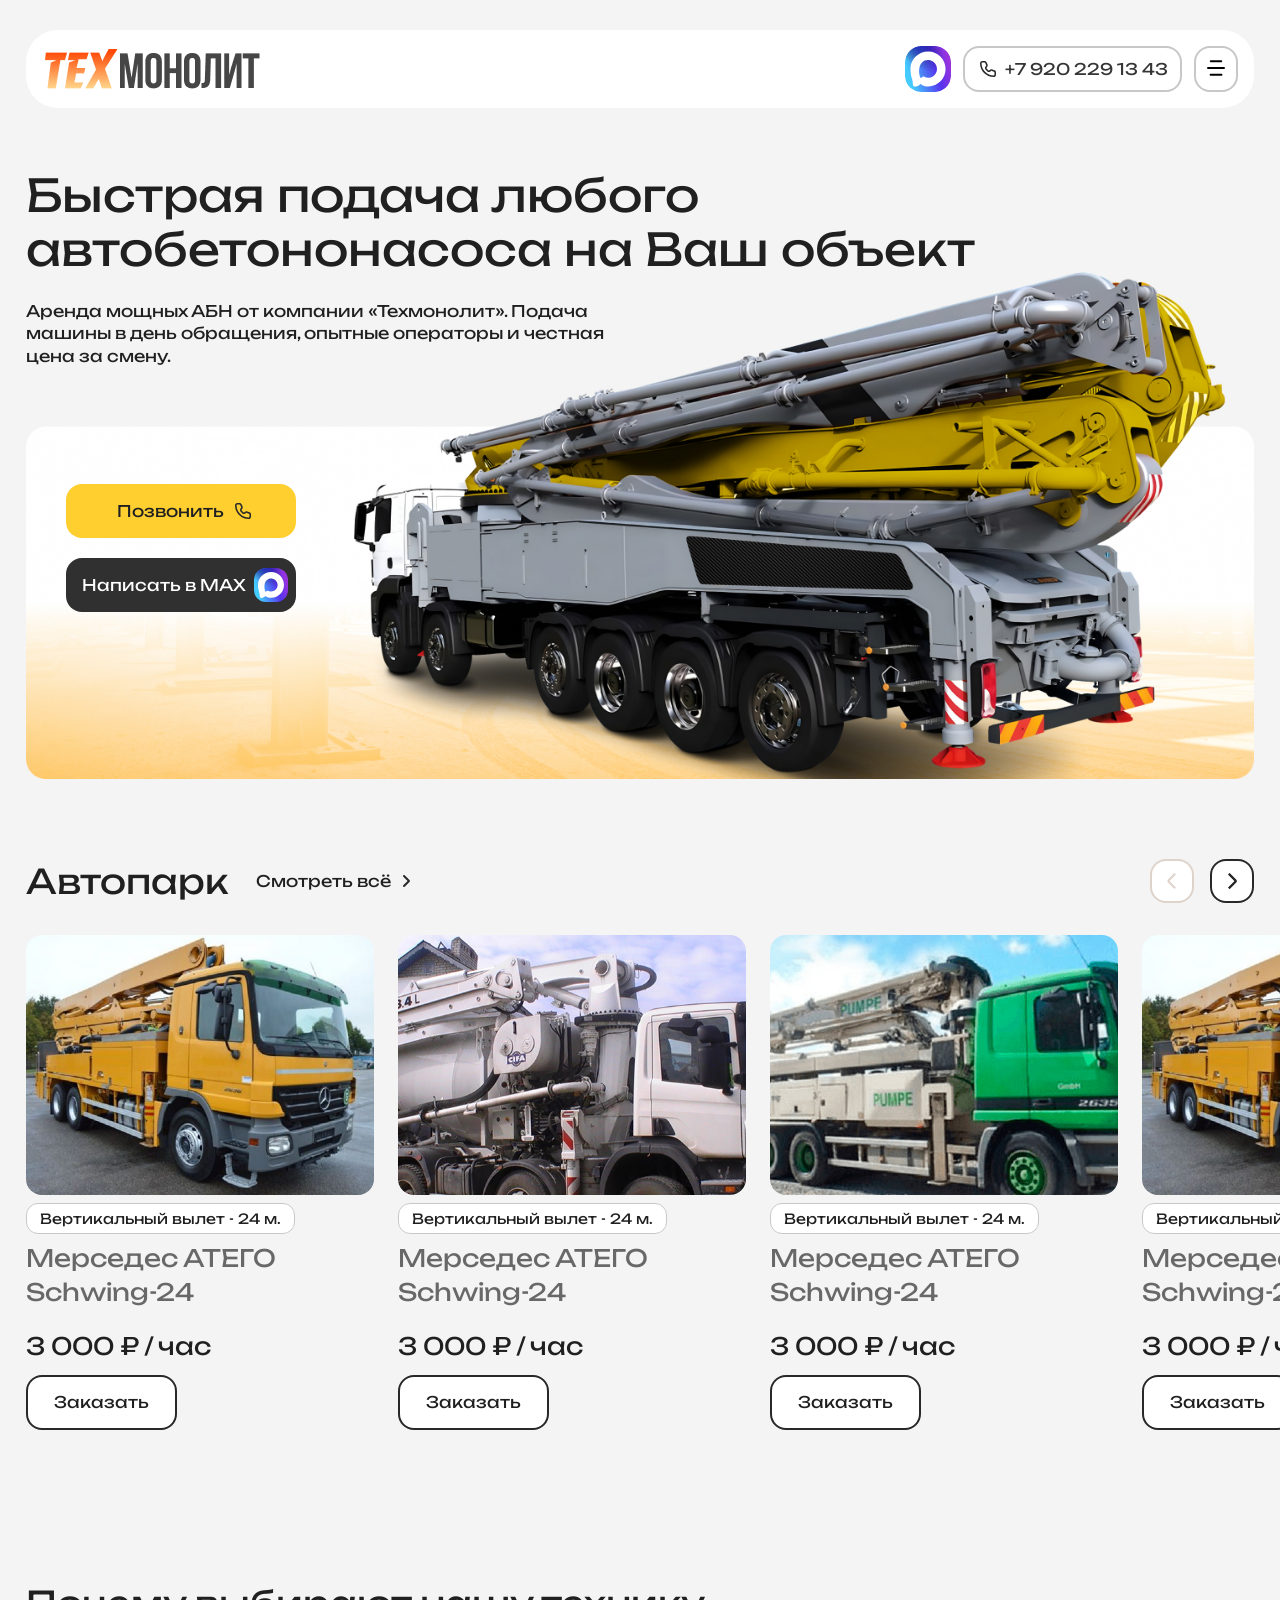
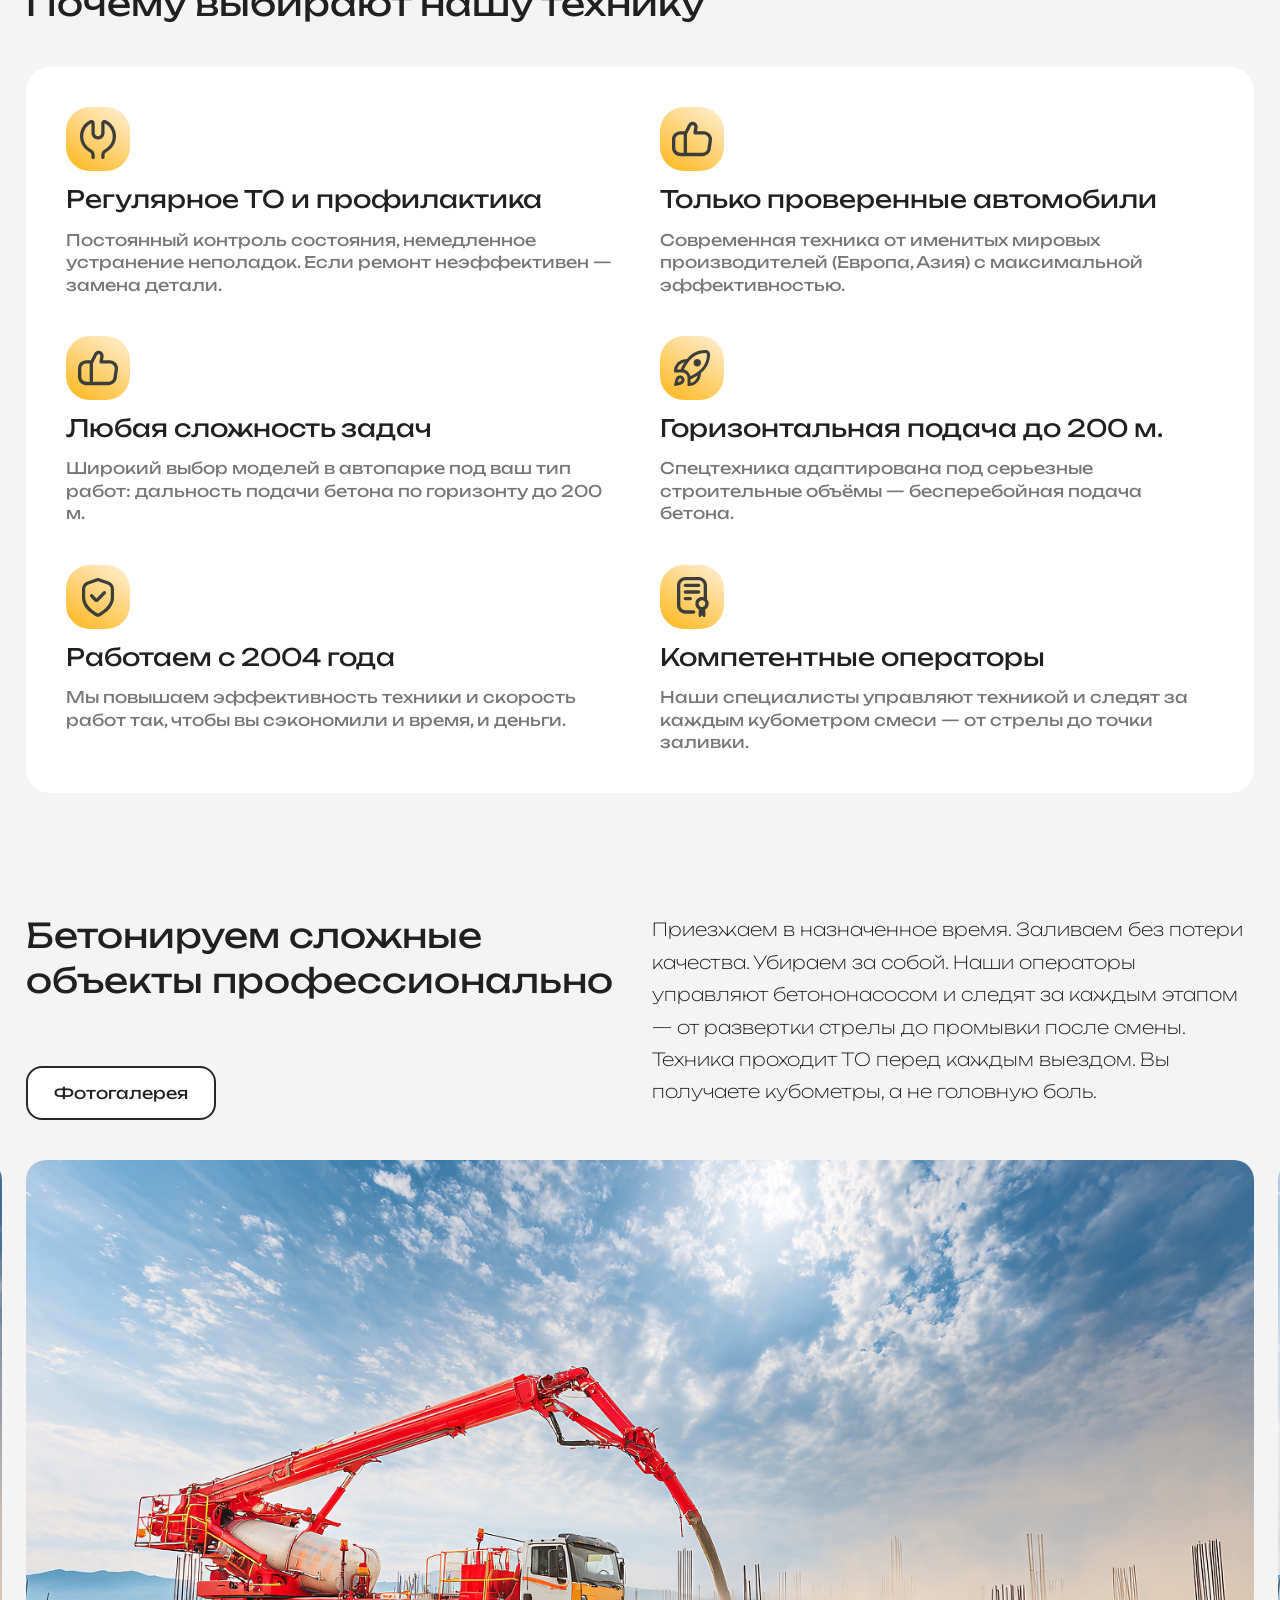
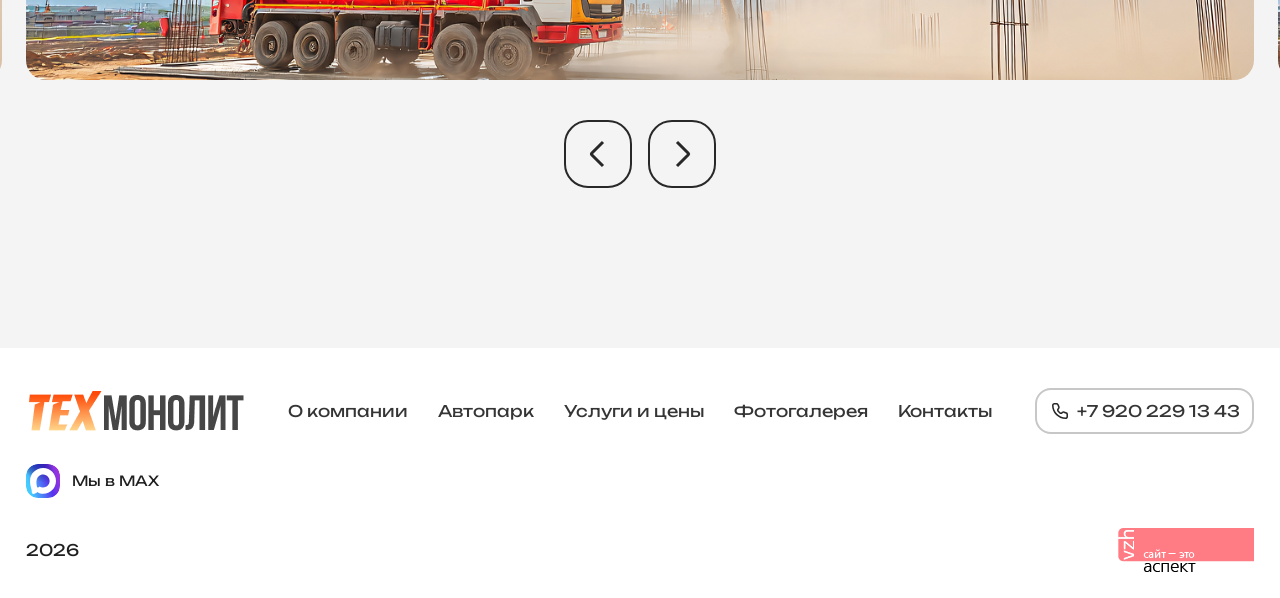
==== commit e7917143: "work_predreliz_2" ====
--- a/tehmonolit/index.html
+++ b/tehmonolit/index.html
@@ -6,6 +6,7 @@
   <meta name="viewport" content="width=device-width, initial-scale=1.0">
   <title>Техмонолит</title>
   <link rel="stylesheet" href="css/swiper-bundle.min.css">
+  <link rel="stylesheet" href="css/fancybox.css">
   <link rel="stylesheet" href="css/styles.css">
 </head>
 
@@ -74,8 +75,8 @@
             <a class="show_all" href="#">Смотреть всё</a>
           </div>
           <div class="right_box">
-            <a class="btn_prev" href="#"></a>
-            <a class="btn_next" href="#"></a>
+            <a class="btn_prev" href="#"><span class="avtive"></span><span class="hover"></span><span class="unavtive"></span></a>
+            <a class="btn_next" href="#"><span class="avtive"></span><span class="hover"></span><span class="unavtive"></span></a>
           </div>
         </div>
       </div>
@@ -199,16 +200,11 @@
       <div class="foto_slider_container">
         <div class="foto_slider swiper">
           <div class="foto_slider_row swiper-wrapper">
-            <div class="foto_slider_item swiper-slide"><a href="/" data-fancybox="gallery"><img src="img/gellary_1.jpg"
-                  alt=""></a></div>
-            <div class="foto_slider_item swiper-slide"><a href="/" data-fancybox="gallery"><img src="img/gellary_1.jpg"
-                  alt=""></a></div>
-            <div class="foto_slider_item swiper-slide"><a href="/" data-fancybox="gallery"><img src="img/gellary_1.jpg"
-                  alt=""></a></div>
-            <div class="foto_slider_item swiper-slide"><a href="/" data-fancybox="gallery"><img src="img/gellary_1.jpg"
-                  alt=""></a></div>
-            <div class="foto_slider_item swiper-slide"><a href="/" data-fancybox="gallery"><img src="img/gellary_1.jpg"
-                  alt=""></a></div>
+            <div class="foto_slider_item swiper-slide"><a href="img/gellary_1.jpg" data-fancybox="gallery" data-caption="Single image"><img src="img/gellary_1.jpg" alt=""></a></div>
+            <div class="foto_slider_item swiper-slide"><a href="img/gellary_1.jpg" data-fancybox="gallery" data-caption="Single image"><img src="img/gellary_1.jpg" alt=""></a></div>
+            <div class="foto_slider_item swiper-slide"><a href="img/gellary_1.jpg" data-fancybox="gallery" data-caption="Single image"><img src="img/gellary_1.jpg" alt=""></a></div>
+            <div class="foto_slider_item swiper-slide"><a href="img/gellary_1.jpg" data-fancybox="gallery" data-caption="Single image"><img src="img/gellary_1.jpg" alt=""></a></div>
+            <div class="foto_slider_item swiper-slide"><a href="img/gellary_1.jpg" data-fancybox="gallery" data-caption="Single image"><img src="img/gellary_1.jpg" alt=""></a></div>
           </div>
         </div>
         <div class="swiper-pagination foto_slider__pagination"></div>
@@ -245,6 +241,7 @@
     </footer>
   </div>
   <script src="js/swiper-bundle.min.js"></script>
+  <script src="js/fancybox.js"></script>
   <script src="js/main.js"></script>
 </body>
 
--- a/tehmonolit/css/styles.css
+++ b/tehmonolit/css/styles.css
@@ -685,14 +685,44 @@
   background-color: #fff;
 }
 
+.autopark_slider .btn_next span,
+.autopark_slider .btn_prev span {
+  position: absolute;
+  width: 24px;
+  height: 24px;
+  top: 50%;
+  left: 50%;
+  transform: translate(-50%, -50%);
+  transition: opacity .3s ease-in-out;
+}
+
+.autopark_slider .btn_next .avtive {opacity:1; background: url('../img/chevron_black_next.svg');}
+.autopark_slider .btn_prev .avtive {opacity:1; background: url('../img/chevron_black_prev.svg');}
+.autopark_slider .btn_next .unavtive {opacity:0; background: url('../img/chevron_grey_next.svg');}
+.autopark_slider .btn_prev .unavtive {opacity:0; background: url('../img/chevron_grey_prev.svg');}
+.autopark_slider .btn_next .hover {opacity: 0; background: url('../img/chevron_white_next.svg');}
+.autopark_slider .btn_prev .hover {opacity: 0; background: url('../img/chevron_white_prev.svg');}
+
+.autopark_slider .btn_next:hover,
+.autopark_slider .btn_prev:hover {background-color: #282828;}
+.autopark_slider .swiper-button-disabled:hover {background-color: #fff;}
+.autopark_slider .btn_next:hover .hover {opacity: 1; background: url('../img/chevron_white_next.svg');}
+.autopark_slider .btn_prev:hover .hover {opacity: 1; background: url('../img/chevron_white_prev.svg');}
+
+.autopark_slider .btn_next:active,
+.autopark_slider .btn_prev:active {transform: translateY(2px);}
+.autopark_slider .swiper-button-disabled:active {transform: none;}
+
+.autopark_slider .swiper-button-disabled {border: 2px solid #DED3CB;}
+
+.autopark_slider .swiper-button-disabled .unavtive {opacity: 1;}
+.autopark_slider .swiper-button-disabled .avtive {opacity: 0;}
+.autopark_slider .swiper-button-disabled .hover {opacity: 0;}
+
+/* 
 .autopark_slider .btn_next:active,
 .autopark_slider .btn_prev:active {
-  /* box-shadow: 0px 4px 7px -4px rgba(40, 40, 40, 0.4); */
   transform: translateY(1px);
-}
-
-.autopark_slider .swiper-button-disabled:active {
-  transform: translateY(0);
 }
 
 .autopark_slider .swiper-button-disabled:active {
@@ -749,7 +779,7 @@
 
 .autopark_slider .swiper-button-disabled::before {
   opacity: 0;
-}
+} */
 
 .autopark_swiper_container {
   max-width: calc(1464px + 52px);
@@ -897,26 +927,51 @@
   width: 68px;
   border-radius: 24px;
   border: 2px solid #282828;
-  transition: all .2s;
-}
-
-.foto_slider_on_main .btn_next {
-  transform: translate(calc(-50% + 42px), 0);
-  background: url('../img/cevron_next_36.svg') no-repeat center / 36px 36px;
-}
-
-.foto_slider_on_main .btn_prev {
-  transform: translate(calc(-50% - 42px), 0);
-  background: url('../img/cevron_prev_36.svg') no-repeat center / 36px 36px;
-}
-
-.foto_slider_on_main .btn_next:active {
-  transform: translate(calc(-50% + 42px), 2px);
-}
-
-.foto_slider_on_main .btn_prev:active {
-  transform: translate(calc(-50% - 42px), 2px);
-}
+  transition: background .3s ease-in-out, transform .2s;
+}
+
+.foto_slider_on_main .btn_next {transform: translate(calc(-50% + 42px), 0);}
+.foto_slider_on_main .btn_prev {transform: translate(calc(-50% - 42px), 0);}
+
+.foto_slider_on_main .btn_next::after,
+.foto_slider_on_main .btn_prev::after,
+.foto_slider_on_main .btn_next::before,
+.foto_slider_on_main .btn_prev::before {
+  content: '';
+  position: absolute;
+  width: 100%;
+  height: 100%;
+  top: 50%;
+  left: 50%;
+  transform: translate(-50%, -50%);
+  transition: opacity .3s ease-in-out;
+}
+
+.foto_slider_on_main .btn_next::before {background: url('../img/cevron_next_36.svg') no-repeat center / 36px 36px;}
+.foto_slider_on_main .btn_prev::before {background: url('../img/cevron_prev_36.svg') no-repeat center / 36px 36px;}
+.foto_slider_on_main .btn_next::after {background: url('../img/cevron_next_36_white.svg') no-repeat center / 36px 36px;}
+.foto_slider_on_main .btn_prev::after {background: url('../img/cevron_prev_36_white.svg') no-repeat center / 36px 36px;}
+
+.foto_slider_on_main .btn_next::before,
+.foto_slider_on_main .btn_prev::before {opacity: 1;}
+
+.foto_slider_on_main .btn_next::after,
+.foto_slider_on_main .btn_prev::after {opacity: 0;}
+
+.foto_slider_on_main .btn_next:hover::before,
+.foto_slider_on_main .btn_prev:hover::before {opacity: 0;}
+
+.foto_slider_on_main .btn_next:hover::after,
+.foto_slider_on_main .btn_prev:hover::after {opacity: 1;}
+
+.foto_slider_on_main .btn_next:hover,
+.foto_slider_on_main .btn_prev:hover {background-color: #282828;}
+
+.foto_slider_on_main .btn_next:hover,
+.foto_slider_on_main .btn_prev:hover {background-color: #282828;}
+
+.foto_slider_on_main .btn_next:active {transform: translate(calc(-50% + 42px), 2px);}
+.foto_slider_on_main .btn_prev:active {transform: translate(calc(-50% - 42px), 2px);}
 
 .foto_slider_top_row {
   padding-bottom: 20px;
@@ -1212,6 +1267,14 @@
   padding: 26px;
 }
 
+.gallery {
+  display: grid;
+  grid-template-columns: repeat(3, 1fr);
+  grid-gap: 24px;
+  padding-bottom: 80px;
+  position: relative;
+}
+
 @media (max-width: 1516px) {
   .img_bg {
     margin-top: calc(23vw - 800px);
